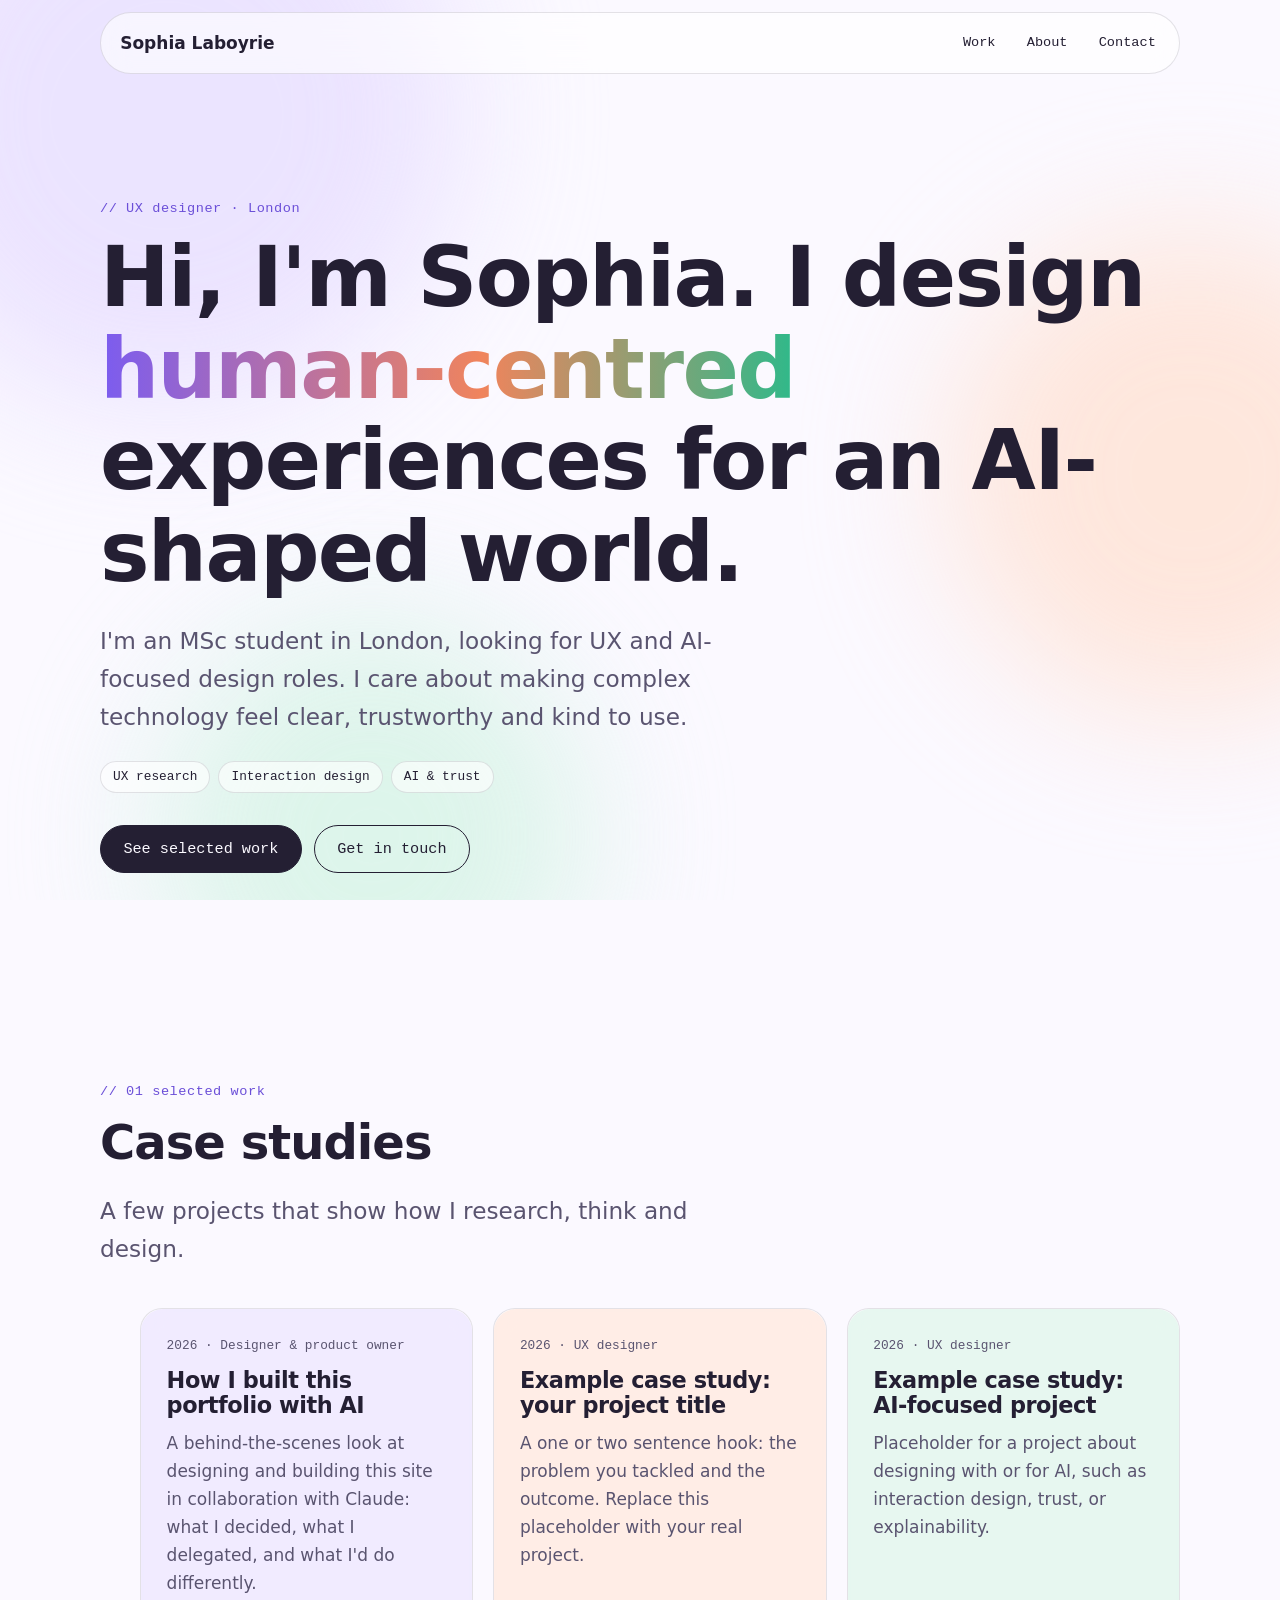
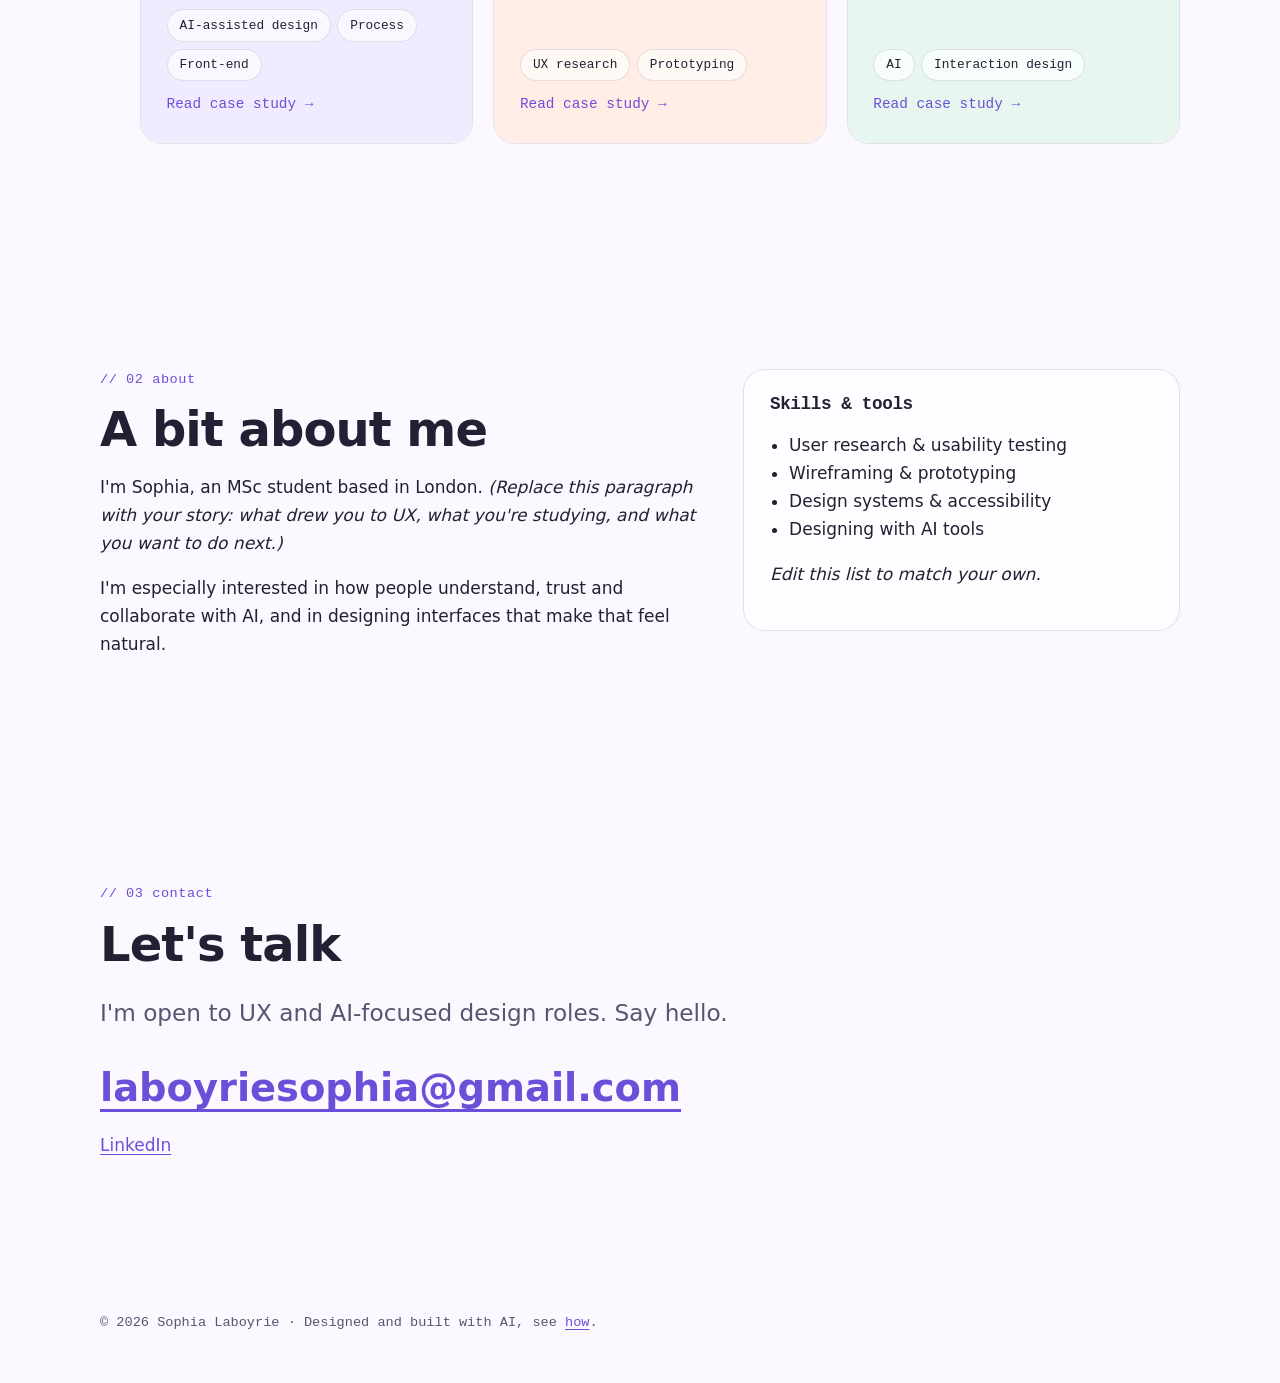
==== index.html @ acd82cd1 "Initial portfolio site: Soft Gradient Studio" ====
<!doctype html>
<html lang="en-GB">
<head>
  <meta charset="utf-8">
  <meta name="viewport" content="width=device-width, initial-scale=1">
  <title>Sophia Laboyrie · UX &amp; AI-focused designer</title>
  <meta name="description" content="Portfolio of Sophia Laboyrie, an MSc student in London designing thoughtful, human-centred experiences, with a focus on AI.">
  <meta name="color-scheme" content="light dark">
  <link rel="stylesheet" href="css/styles.css">
</head>
<body>
  <a class="skip-link" href="#main">Skip to content</a>
  <div class="blobs" aria-hidden="true"><span class="blob blob--a"></span><span class="blob blob--b"></span><span class="blob blob--c"></span></div>

  <header class="site-header">
    <div class="wrap">
      <a class="brand" href="#top">Sophia Laboyrie</a>
      <nav class="nav" aria-label="Main">
        <a href="#work">Work</a>
        <a href="#about">About</a>
        <a href="#contact">Contact</a>
      </nav>
    </div>
  </header>

  <main id="main">
    <section class="hero" id="top" aria-labelledby="hero-title">
      <div class="wrap">
        <p class="eyebrow">// UX designer · London</p>
        <h1 id="hero-title">Hi, I'm Sophia. I design <span class="grad-text">human-centred</span> experiences for an AI-shaped world.</h1>
        <p class="lede">I'm an MSc student in London, looking for UX and AI-focused design roles. I care about making complex technology feel clear, trustworthy and kind to use.</p>
        <ul class="chips" aria-label="Focus areas">
          <li class="chip">UX research</li>
          <li class="chip">Interaction design</li>
          <li class="chip">AI &amp; trust</li>
        </ul>
        <div class="btn-row">
          <a class="btn btn--solid" href="#work">See selected work</a>
          <a class="btn" href="#contact">Get in touch</a>
        </div>
      </div>
    </section>

    <section id="work" aria-labelledby="work-title">
      <div class="wrap">
        <p class="eyebrow">// 01 selected work</p>
        <h2 id="work-title">Case studies</h2>
        <p class="lede">A few projects that show how I research, think and design.</p>
        <ul class="cards" id="case-list">
          <li class="card card--lilac"><h3>Loading case studies…</h3><p>If this message stays, JavaScript may be switched off in your browser.</p></li>
        </ul>
      </div>
    </section>

    <section id="about" aria-labelledby="about-title">
      <div class="wrap about-grid">
        <div class="reveal">
          <p class="eyebrow">// 02 about</p>
          <h2 id="about-title">A bit about me</h2>
          <p>I'm Sophia, an MSc student based in London. <em>(Replace this paragraph with your story: what drew you to UX, what you're studying, and what you want to do next.)</em></p>
          <p>I'm especially interested in how people understand, trust and collaborate with AI, and in designing interfaces that make that feel natural.</p>
        </div>
        <div class="panel reveal">
          <h3>Skills &amp; tools</h3>
          <ul>
            <li>User research &amp; usability testing</li>
            <li>Wireframing &amp; prototyping</li>
            <li>Design systems &amp; accessibility</li>
            <li>Designing with AI tools</li>
          </ul>
          <p><em>Edit this list to match your own.</em></p>
        </div>
      </div>
    </section>

    <section id="contact" aria-labelledby="contact-title">
      <div class="wrap reveal">
        <p class="eyebrow">// 03 contact</p>
        <h2 id="contact-title">Let's talk</h2>
        <p class="lede">I'm open to UX and AI-focused design roles. Say hello.</p>
        <ul class="contact-links">
          <li><a class="big-link" href="mailto:laboyriesophia@gmail.com">laboyriesophia@gmail.com</a></li>
          <li><a href="https://www.linkedin.com/">LinkedIn</a></li>
        </ul>
      </div>
    </section>
  </main>

  <footer>
    <div class="wrap">© <span id="year">2026</span> Sophia Laboyrie · Designed and built with AI, see <a href="case-study.html?slug=building-this-portfolio">how</a>.</div>
  </footer>

  <script src="js/case-studies.js"></script>
  <script src="js/main.js"></script>
</body>
</html>
---- css/styles.css ----
/* Soft Gradient Studio — Sophia Laboyrie portfolio */
:root {
  --bg: #fbf9ff;
  --ink: #241f33;
  --ink-soft: #5a5470;
  --line: rgba(36, 31, 51, 0.12);
  --glass: rgba(255, 255, 255, 0.62);
  --accent: #6b4fd8;          /* 6.4:1 on --bg */
  --lilac: #e6dcff;
  --peach: #ffe0d1;
  --mint: #d3f3e4;
  --sky: #d5e8ff;
  --radius: 22px;
  --font-head: ui-rounded, "SF Pro Rounded", "Avenir Next", "Segoe UI", system-ui, sans-serif;
  --font-body: system-ui, -apple-system, "Segoe UI", Roboto, sans-serif;
  --font-mono: ui-monospace, "SF Mono", "Cascadia Code", Menlo, Consolas, monospace;
  --max: 1080px;
}

@media (prefers-color-scheme: dark) {
  :root {
    --bg: #14111f;
    --ink: #f3effc;
    --ink-soft: #b9b2d1;
    --line: rgba(243, 239, 252, 0.16);
    --glass: rgba(40, 34, 62, 0.6);
    --accent: #b9a4ff;
    --lilac: #3a2f63;
    --peach: #5a3a33;
    --mint: #1f4d40;
    --sky: #243f66;
  }
}

*, *::before, *::after { box-sizing: border-box; }
html { scroll-behavior: smooth; -webkit-text-size-adjust: 100%; }
body {
  margin: 0;
  background: var(--bg);
  color: var(--ink);
  font-family: var(--font-body);
  font-size: 1.0625rem;
  line-height: 1.65;
  overflow-x: hidden;
}
img { max-width: 100%; height: auto; display: block; }
a { color: var(--accent); text-underline-offset: 0.2em; }
a:hover { text-decoration-thickness: 2px; }
:focus-visible { outline: 3px solid var(--accent); outline-offset: 3px; border-radius: 6px; }

.skip-link {
  position: absolute; left: 1rem; top: -4rem; z-index: 100;
  background: var(--ink); color: var(--bg); padding: 0.6rem 1rem; border-radius: 10px;
}
.skip-link:focus { top: 1rem; }

/* Gradient blobs */
.blobs { position: fixed; inset: 0; z-index: -1; overflow: hidden; pointer-events: none; }
.blob { position: absolute; border-radius: 50%; filter: blur(70px); opacity: 0.75; animation: drift 22s ease-in-out infinite alternate; }
.blob--a { width: 46vmax; height: 46vmax; background: var(--lilac); top: -14vmax; left: -10vmax; }
.blob--b { width: 38vmax; height: 38vmax; background: var(--peach); top: 18vmax; right: -12vmax; animation-delay: -6s; }
.blob--c { width: 34vmax; height: 34vmax; background: var(--mint); bottom: -12vmax; left: 12vmax; animation-delay: -12s; }
@keyframes drift { to { transform: translate(4vmax, 3vmax) scale(1.08); } }

.wrap { width: min(var(--max), 100% - 2.5rem); margin-inline: auto; }

/* Header */
.site-header { position: sticky; top: 0; z-index: 50; padding: 0.75rem 0; }
.site-header .wrap {
  display: flex; align-items: center; justify-content: space-between; gap: 1rem;
  background: var(--glass); backdrop-filter: blur(14px); -webkit-backdrop-filter: blur(14px);
  border: 1px solid var(--line); border-radius: 999px; padding: 0.5rem 0.6rem 0.5rem 1.2rem;
}
.brand { font-family: var(--font-head); font-weight: 700; color: var(--ink); text-decoration: none; }
.nav { display: flex; gap: 0.25rem; flex-wrap: wrap; }
.nav a {
  font-family: var(--font-mono); font-size: 0.85rem; color: var(--ink); text-decoration: none;
  padding: 0.5rem 0.85rem; border-radius: 999px; min-height: 44px; display: inline-flex; align-items: center;
}
.nav a:hover { background: var(--lilac); }

/* Sections */
section { padding: clamp(3.5rem, 9vw, 6.5rem) 0; }
.eyebrow { font-family: var(--font-mono); font-size: 0.85rem; color: var(--accent); letter-spacing: 0.04em; margin: 0 0 0.75rem; }
h1, h2, h3 { font-family: var(--font-head); line-height: 1.1; margin: 0 0 1rem; letter-spacing: -0.02em; }
h1 { font-size: clamp(2.6rem, 8vw, 5.2rem); }
h2 { font-size: clamp(1.9rem, 5vw, 3rem); }
h3 { font-size: 1.4rem; }
.lede { font-size: clamp(1.15rem, 2.6vw, 1.45rem); color: var(--ink-soft); max-width: 40rem; }
.grad-text {
  background: linear-gradient(90deg, #7b5cf0, #f0845c 55%, #2fb98a);
  -webkit-background-clip: text; background-clip: text; color: transparent;
}
@media (prefers-color-scheme: dark) { .grad-text { background-image: linear-gradient(90deg, #b9a4ff, #ffab8a 55%, #7fe0b8); } }

/* Hero */
.hero { padding-top: clamp(3rem, 10vw, 7rem); }
.chips { display: flex; flex-wrap: wrap; gap: 0.5rem; margin: 1.5rem 0 2rem; padding: 0; list-style: none; }
.chip, .tag {
  font-family: var(--font-mono); font-size: 0.8rem; padding: 0.3rem 0.75rem; border-radius: 999px;
  background: var(--glass); border: 1px solid var(--line);
}
.btn-row { display: flex; flex-wrap: wrap; gap: 0.75rem; }
.btn {
  display: inline-flex; align-items: center; min-height: 48px; padding: 0 1.4rem; border-radius: 999px;
  font-family: var(--font-mono); font-size: 0.95rem; text-decoration: none; border: 1.5px solid var(--ink);
  color: var(--ink); transition: transform 0.2s, background 0.2s;
}
.btn--solid { background: var(--ink); color: var(--bg); }
.btn:hover { transform: translateY(-2px); }

/* Cards */
.cards { display: grid; gap: 1.25rem; grid-template-columns: repeat(auto-fill, minmax(min(100%, 300px), 1fr)); margin-top: 2.5rem; }
.card {
  position: relative; display: flex; flex-direction: column; gap: 0.75rem; padding: 1.6rem;
  border-radius: var(--radius); border: 1px solid var(--line); background: var(--glass);
  backdrop-filter: blur(14px); -webkit-backdrop-filter: blur(14px);
  transition: transform 0.25s ease, box-shadow 0.25s ease;
}
.card::before { content: ""; position: absolute; inset: 0; border-radius: inherit; opacity: 0.55; z-index: -1; background: var(--tint, var(--lilac)); }
.card--lilac { --tint: var(--lilac); } .card--peach { --tint: var(--peach); }
.card--mint { --tint: var(--mint); }   .card--sky { --tint: var(--sky); }
.card:hover, .card:focus-within { transform: translateY(-6px); box-shadow: 0 18px 40px -18px rgba(60, 40, 120, 0.35); }
.card h3 { margin: 0; }
.card h3 a { color: inherit; text-decoration: none; }
.card h3 a::after { content: ""; position: absolute; inset: 0; border-radius: inherit; } /* whole card clickable */
.card p { margin: 0; color: var(--ink-soft); }
.card .tags { display: flex; flex-wrap: wrap; gap: 0.4rem; margin-top: auto; padding: 0; list-style: none; }
.card .meta { font-family: var(--font-mono); font-size: 0.8rem; color: var(--ink-soft); }
.card .more { font-family: var(--font-mono); font-size: 0.9rem; color: var(--accent); }

/* About / contact */
.about-grid { display: grid; gap: 2rem; }
@media (min-width: 800px) { .about-grid { grid-template-columns: 1.4fr 1fr; align-items: start; } }
.panel { padding: 1.6rem; border-radius: var(--radius); border: 1px solid var(--line); background: var(--glass); backdrop-filter: blur(14px); -webkit-backdrop-filter: blur(14px); }
.panel h3 { font-size: 1.1rem; font-family: var(--font-mono); font-weight: 600; }
.panel ul { margin: 0; padding-left: 1.2rem; }
.contact-links { display: grid; gap: 0.75rem; margin-top: 1.5rem; padding: 0; list-style: none; }
.big-link { font-family: var(--font-head); font-size: clamp(1.4rem, 4.5vw, 2.4rem); font-weight: 700; word-break: break-word; }

footer { padding: 2rem 0 3rem; font-family: var(--font-mono); font-size: 0.85rem; color: var(--ink-soft); }

/* Case study page */
.cs-hero { padding-top: clamp(2.5rem, 7vw, 5rem); padding-bottom: 1rem; }
.back { font-family: var(--font-mono); font-size: 0.9rem; display: inline-block; margin-bottom: 1.5rem; }
.facts { display: grid; gap: 1rem; grid-template-columns: repeat(auto-fit, minmax(140px, 1fr)); margin: 2rem 0; }
.facts div { padding: 1rem 1.2rem; border-radius: 16px; background: var(--glass); border: 1px solid var(--line); }
.facts dt { font-family: var(--font-mono); font-size: 0.75rem; color: var(--ink-soft); text-transform: uppercase; letter-spacing: 0.06em; }
.facts dd { margin: 0.2rem 0 0; font-weight: 600; }
.cs-body { max-width: 42rem; padding-top: 1rem; }
.cs-body section { padding: 1.5rem 0; }
.cs-hero-img { border-radius: var(--radius); margin: 1rem 0 2rem; border: 1px solid var(--line); }
.next { border-top: 1px solid var(--line); padding: 2.5rem 0; }

/* Scroll reveal (only when JS is on and motion is OK) */
.js .reveal { opacity: 0; transform: translateY(24px); transition: opacity 0.7s ease, transform 0.7s ease; }
.js .reveal.in { opacity: 1; transform: none; }

@media (prefers-reduced-motion: reduce) {
  html { scroll-behavior: auto; }
  .blob { animation: none; }
  .js .reveal { opacity: 1; transform: none; transition: none; }
  .card, .btn { transition: none; }
  .card:hover, .card:focus-within, .btn:hover { transform: none; }
}

@media (max-width: 560px) {
  .site-header .wrap { border-radius: 24px; padding: 0.5rem 0.75rem; flex-direction: column; align-items: flex-start; }
}
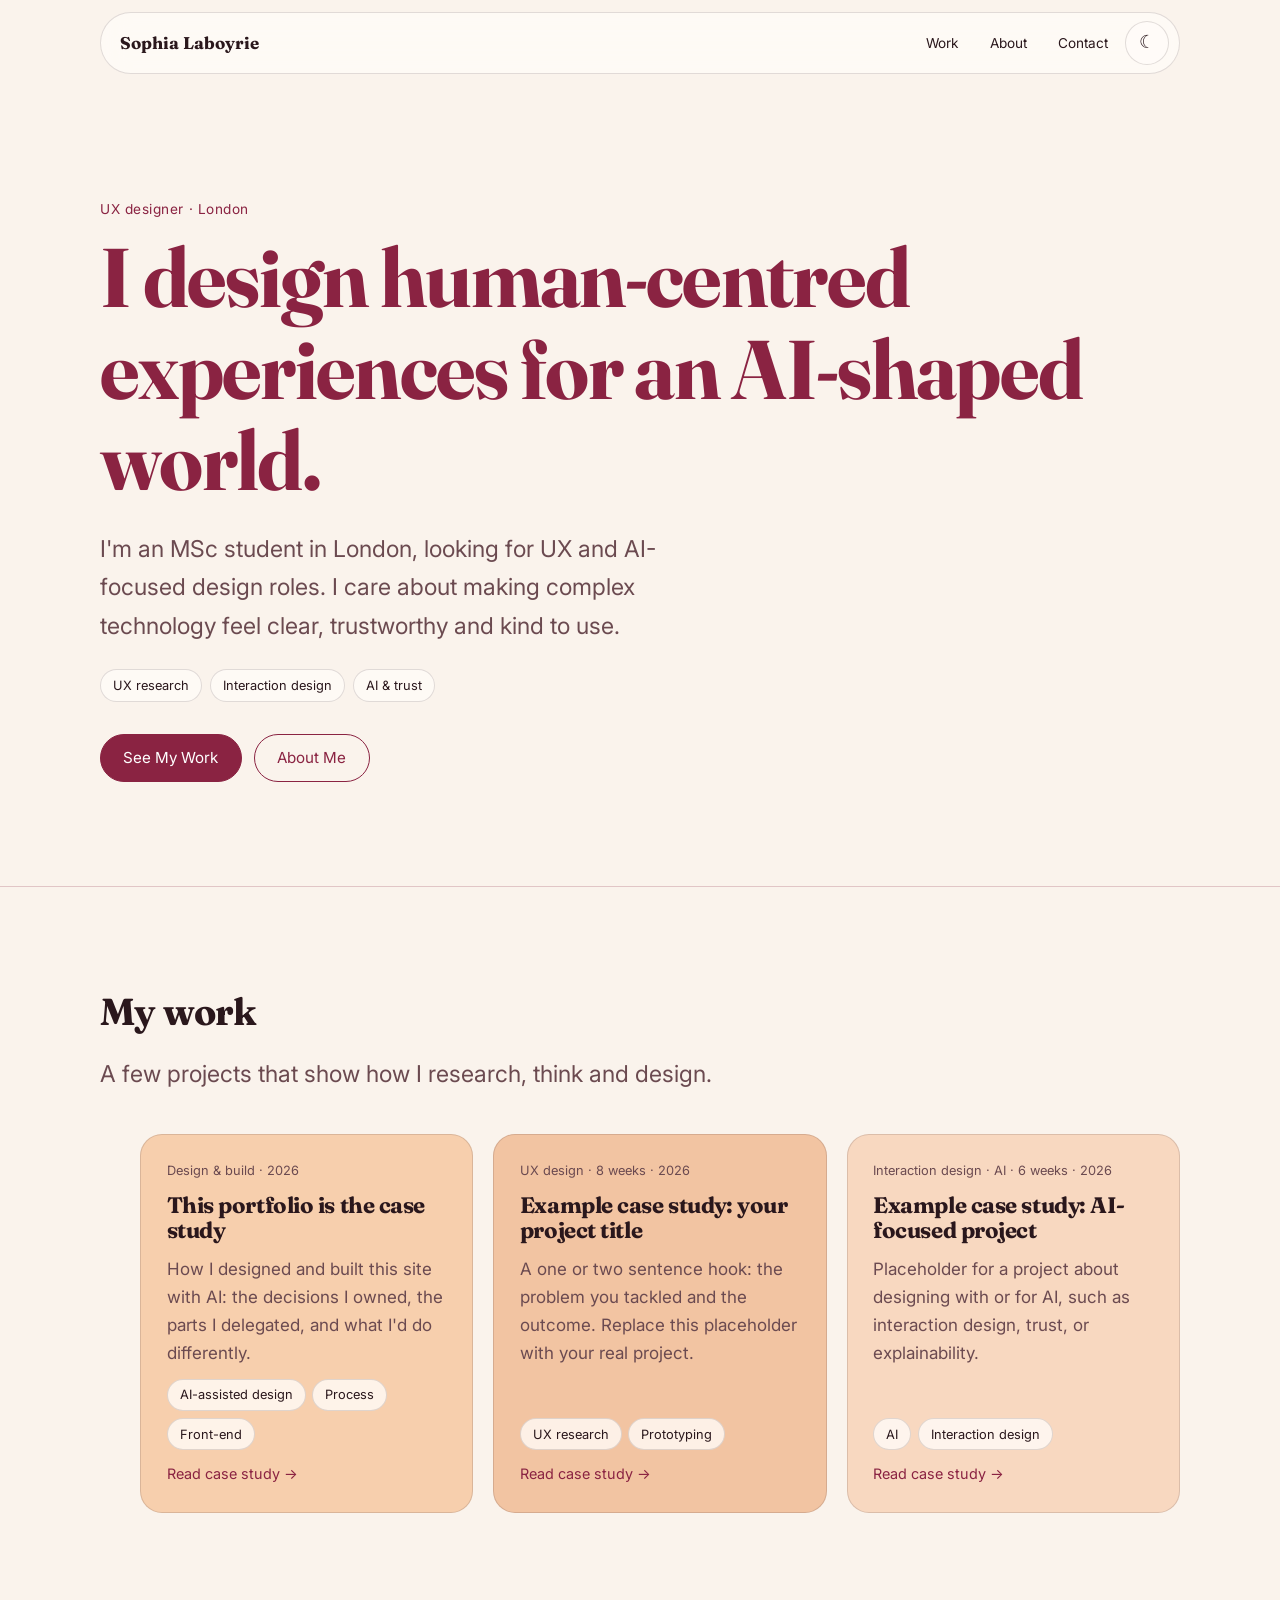
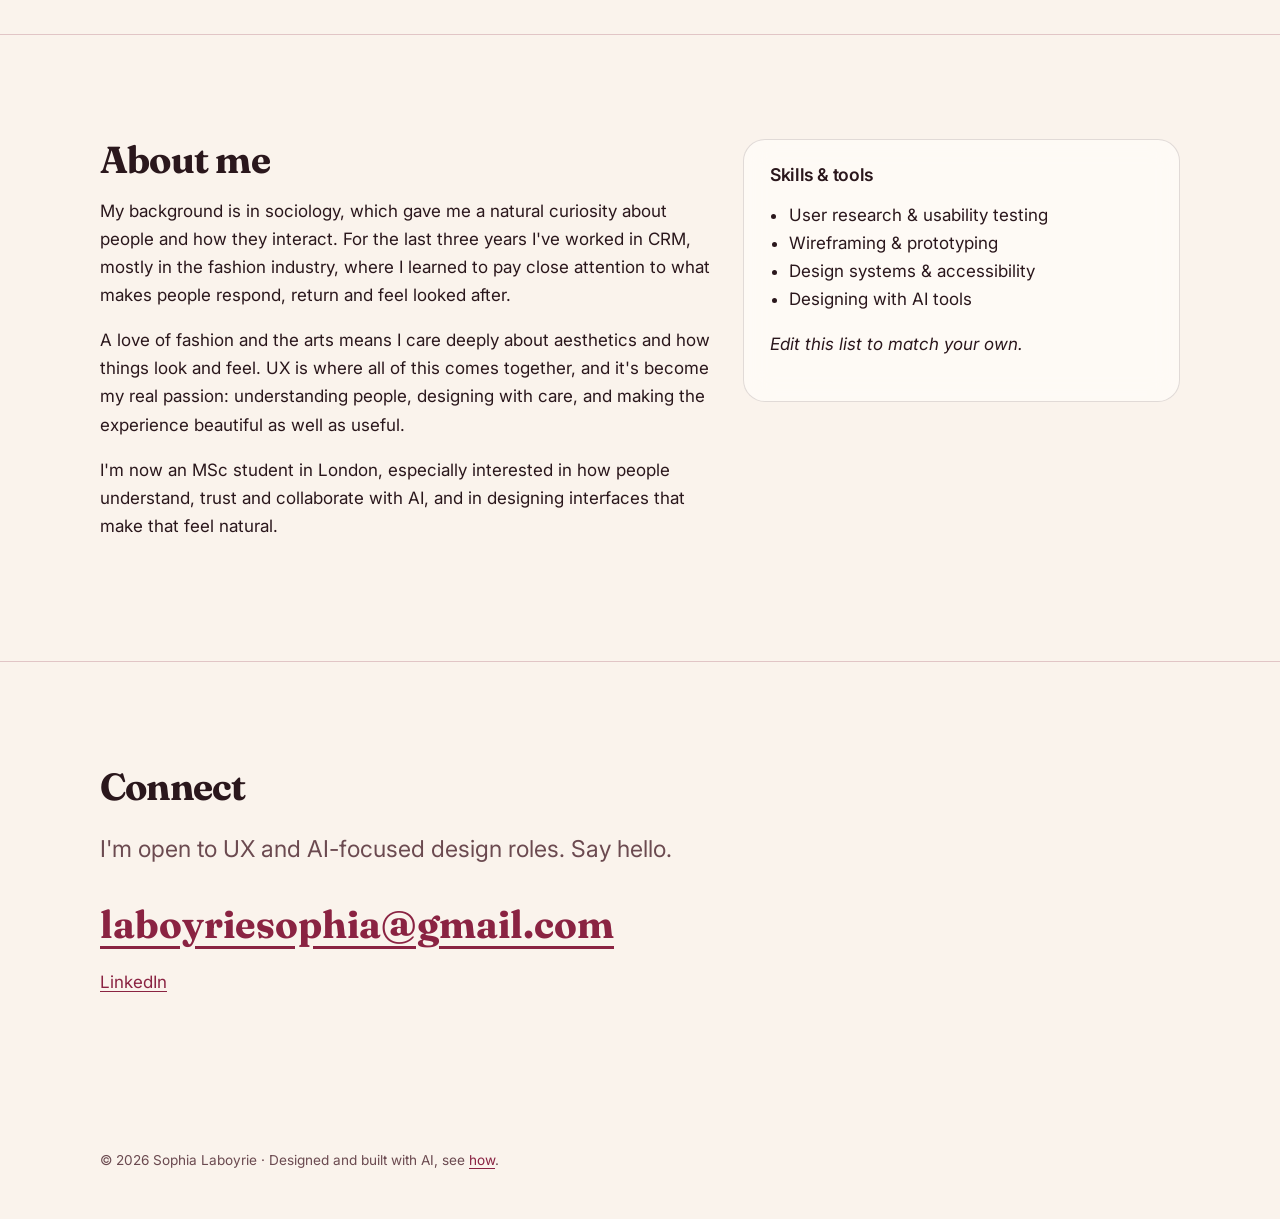
==== commit ca8b73db: "Rework design: maroon/peach palette, warm fonts, dark mode, richer interactions - Switch palette to " ====
--- a/index.html
+++ b/index.html
@@ -6,6 +6,10 @@
   <title>Sophia Laboyrie · UX &amp; AI-focused designer</title>
   <meta name="description" content="Portfolio of Sophia Laboyrie, an MSc student in London designing thoughtful, human-centred experiences, with a focus on AI.">
   <meta name="color-scheme" content="light dark">
+  <script>(function(){try{var t=localStorage.getItem('theme');if(t)document.documentElement.setAttribute('data-theme',t);}catch(e){}})();</script>
+  <link rel="preconnect" href="https://fonts.googleapis.com">
+  <link rel="preconnect" href="https://fonts.gstatic.com" crossorigin>
+  <link rel="stylesheet" href="https://fonts.googleapis.com/css2?family=Fraunces:ital,opsz,wght@0,9..144,500;0,9..144,600;0,9..144,700;1,9..144,500&family=Inter:wght@400;500;600&display=swap">
   <link rel="stylesheet" href="css/styles.css">
 </head>
 <body>
@@ -19,6 +23,7 @@
         <a href="#work">Work</a>
         <a href="#about">About</a>
         <a href="#contact">Contact</a>
+        <button id="theme-toggle" class="theme-toggle" type="button" aria-label="Switch to dark mode" aria-pressed="false">☾</button>
       </nav>
     </div>
   </header>
@@ -26,26 +31,25 @@
   <main id="main">
     <section class="hero" id="top" aria-labelledby="hero-title">
       <div class="wrap">
-        <p class="eyebrow">// UX designer · London</p>
-        <h1 id="hero-title">Hi, I'm Sophia. I design <span class="grad-text">human-centred</span> experiences for an AI-shaped world.</h1>
-        <p class="lede">I'm an MSc student in London, looking for UX and AI-focused design roles. I care about making complex technology feel clear, trustworthy and kind to use.</p>
-        <ul class="chips" aria-label="Focus areas">
+        <p class="eyebrow reveal" style="transition-delay:0s">UX designer · London</p>
+        <h1 id="hero-title" class="hero-title reveal" style="transition-delay:0.08s">I design human-centred experiences for an AI-shaped world.</h1>
+        <p class="lede reveal" style="transition-delay:0.16s">I'm an MSc student in London, looking for UX and AI-focused design roles. I care about making complex technology feel clear, trustworthy and kind to use.</p>
+        <ul class="chips reveal" aria-label="Focus areas" style="transition-delay:0.24s">
           <li class="chip">UX research</li>
           <li class="chip">Interaction design</li>
           <li class="chip">AI &amp; trust</li>
         </ul>
-        <div class="btn-row">
-          <a class="btn btn--solid" href="#work">See selected work</a>
-          <a class="btn" href="#contact">Get in touch</a>
+        <div class="btn-row reveal" style="transition-delay:0.32s">
+          <a class="btn btn--solid" href="#work">See My Work</a>
+          <a class="btn" href="#about">About Me</a>
         </div>
       </div>
     </section>
 
     <section id="work" aria-labelledby="work-title">
       <div class="wrap">
-        <p class="eyebrow">// 01 selected work</p>
-        <h2 id="work-title">Case studies</h2>
-        <p class="lede">A few projects that show how I research, think and design.</p>
+        <h2 id="work-title" class="reveal">My work</h2>
+        <p class="lede reveal">A few projects that show how I research, think and design.</p>
         <ul class="cards" id="case-list">
           <li class="card card--lilac"><h3>Loading case studies…</h3><p>If this message stays, JavaScript may be switched off in your browser.</p></li>
         </ul>
@@ -55,10 +59,10 @@
     <section id="about" aria-labelledby="about-title">
       <div class="wrap about-grid">
         <div class="reveal">
-          <p class="eyebrow">// 02 about</p>
-          <h2 id="about-title">A bit about me</h2>
-          <p>I'm Sophia, an MSc student based in London. <em>(Replace this paragraph with your story: what drew you to UX, what you're studying, and what you want to do next.)</em></p>
-          <p>I'm especially interested in how people understand, trust and collaborate with AI, and in designing interfaces that make that feel natural.</p>
+          <h2 id="about-title">About me</h2>
+          <p>My background is in sociology, which gave me a natural curiosity about people and how they interact. For the last three years I've worked in CRM, mostly in the fashion industry, where I learned to pay close attention to what makes people respond, return and feel looked after.</p>
+          <p>A love of fashion and the arts means I care deeply about aesthetics and how things look and feel. UX is where all of this comes together, and it's become my real passion: understanding people, designing with care, and making the experience beautiful as well as useful.</p>
+          <p>I'm now an MSc student in London, especially interested in how people understand, trust and collaborate with AI, and in designing interfaces that make that feel natural.</p>
         </div>
         <div class="panel reveal">
           <h3>Skills &amp; tools</h3>
@@ -75,12 +79,11 @@
 
     <section id="contact" aria-labelledby="contact-title">
       <div class="wrap reveal">
-        <p class="eyebrow">// 03 contact</p>
-        <h2 id="contact-title">Let's talk</h2>
+        <h2 id="contact-title">Connect</h2>
         <p class="lede">I'm open to UX and AI-focused design roles. Say hello.</p>
         <ul class="contact-links">
           <li><a class="big-link" href="mailto:laboyriesophia@gmail.com">laboyriesophia@gmail.com</a></li>
-          <li><a href="https://www.linkedin.com/">LinkedIn</a></li>
+          <li><a href="https://www.linkedin.com/in/sophia-laboyrie-0b6005216/">LinkedIn</a></li>
         </ul>
       </div>
     </section>
@@ -90,7 +93,8 @@
     <div class="wrap">© <span id="year">2026</span> Sophia Laboyrie · Designed and built with AI, see <a href="case-study.html?slug=building-this-portfolio">how</a>.</div>
   </footer>
 
-  <script src="js/case-studies.js"></script>
-  <script src="js/main.js"></script>
+  <script src="js/theme.js?v=2"></script>
+  <script src="js/case-studies.js?v=3"></script>
+  <script src="js/main.js?v=3"></script>
 </body>
 </html>
--- a/css/styles.css
+++ b/css/styles.css
@@ -1,35 +1,52 @@
 /* Soft Gradient Studio — Sophia Laboyrie portfolio */
 :root {
-  --bg: #fbf9ff;
-  --ink: #241f33;
-  --ink-soft: #5a5470;
-  --line: rgba(36, 31, 51, 0.12);
-  --glass: rgba(255, 255, 255, 0.62);
-  --accent: #6b4fd8;          /* 6.4:1 on --bg */
-  --lilac: #e6dcff;
-  --peach: #ffe0d1;
-  --mint: #d3f3e4;
-  --sky: #d5e8ff;
+  --bg: #faf3ec;              /* soft cream */
+  --ink: #2a171c;             /* deep maroon-black */
+  --ink-soft: #6b4a50;
+  --line: rgba(42, 23, 28, 0.14);
+  --glass: rgba(255, 252, 248, 0.80);
+  --accent: #8a2342;          /* crimson / maroon */
+  --rule: rgba(138, 35, 66, 0.22);  /* faint crimson section divider */
+  /* case study cards — all peach tones */
+  --lilac: #f2c4a2;
+  --peach: #f7cfad;
+  --mint: #f8d8c0;
+  --sky: #f0bd98;
   --radius: 22px;
-  --font-head: ui-rounded, "SF Pro Rounded", "Avenir Next", "Segoe UI", system-ui, sans-serif;
-  --font-body: system-ui, -apple-system, "Segoe UI", Roboto, sans-serif;
-  --font-mono: ui-monospace, "SF Mono", "Cascadia Code", Menlo, Consolas, monospace;
+  --font-head: "Fraunces", Georgia, "Times New Roman", serif;
+  --font-body: "Inter", system-ui, -apple-system, "Segoe UI", Roboto, sans-serif;
+  --font-mono: "Inter", system-ui, -apple-system, "Segoe UI", Roboto, sans-serif;
   --max: 1080px;
 }
 
+/* Dark theme values, used by both the system setting and the manual toggle */
 @media (prefers-color-scheme: dark) {
-  :root {
-    --bg: #14111f;
-    --ink: #f3effc;
-    --ink-soft: #b9b2d1;
-    --line: rgba(243, 239, 252, 0.16);
-    --glass: rgba(40, 34, 62, 0.6);
-    --accent: #b9a4ff;
-    --lilac: #3a2f63;
-    --peach: #5a3a33;
-    --mint: #1f4d40;
-    --sky: #243f66;
+  :root:not([data-theme="light"]) {
+    --bg: #241216;
+    --ink: #f6ece3;
+    --ink-soft: #d3b8ae;
+    --line: rgba(246, 236, 227, 0.16);
+    --glass: rgba(60, 30, 36, 0.55);
+    --accent: #ef93a7;
+    --rule: rgba(239, 147, 167, 0.26);
+    --lilac: #6b3a33;
+    --peach: #764038;
+    --mint: #5e2f30;
+    --sky: #7a4038;
   }
+}
+:root[data-theme="dark"] {
+  --bg: #241216;
+  --ink: #f6ece3;
+  --ink-soft: #d3b8ae;
+  --line: rgba(246, 236, 227, 0.16);
+  --glass: rgba(60, 30, 36, 0.55);
+  --accent: #ef93a7;
+  --rule: rgba(239, 147, 167, 0.26);
+  --lilac: #6b3a33;
+  --peach: #764038;
+  --mint: #5e2f30;
+  --sky: #7a4038;
 }
 
 *, *::before, *::after { box-sizing: border-box; }
@@ -54,13 +71,8 @@
 }
 .skip-link:focus { top: 1rem; }
 
-/* Gradient blobs */
-.blobs { position: fixed; inset: 0; z-index: -1; overflow: hidden; pointer-events: none; }
-.blob { position: absolute; border-radius: 50%; filter: blur(70px); opacity: 0.75; animation: drift 22s ease-in-out infinite alternate; }
-.blob--a { width: 46vmax; height: 46vmax; background: var(--lilac); top: -14vmax; left: -10vmax; }
-.blob--b { width: 38vmax; height: 38vmax; background: var(--peach); top: 18vmax; right: -12vmax; animation-delay: -6s; }
-.blob--c { width: 34vmax; height: 34vmax; background: var(--mint); bottom: -12vmax; left: 12vmax; animation-delay: -12s; }
-@keyframes drift { to { transform: translate(4vmax, 3vmax) scale(1.08); } }
+/* Background is a solid colour now — decorative blobs are hidden */
+.blobs { display: none; }
 
 .wrap { width: min(var(--max), 100% - 2.5rem); margin-inline: auto; }
 
@@ -76,51 +88,62 @@
 .nav a {
   font-family: var(--font-mono); font-size: 0.85rem; color: var(--ink); text-decoration: none;
   padding: 0.5rem 0.85rem; border-radius: 999px; min-height: 44px; display: inline-flex; align-items: center;
-}
-.nav a:hover { background: var(--lilac); }
+  transition: transform 0.2s ease, background 0.2s ease;
+}
+.nav a:hover { background: var(--peach); transform: translateY(-2px) scale(1.05); }
+.theme-toggle {
+  font-size: 1.1rem; line-height: 1; cursor: pointer;
+  width: 44px; height: 44px; border-radius: 999px;
+  background: var(--glass); border: 1px solid var(--line); color: var(--ink);
+  display: inline-flex; align-items: center; justify-content: center;
+  transition: transform 0.2s ease, box-shadow 0.2s ease, background 0.2s ease;
+}
+.theme-toggle:hover { transform: translateY(-2px) scale(1.08); box-shadow: 0 8px 18px -8px rgba(138, 35, 66, 0.4); }
+@media (prefers-reduced-motion: reduce) { .theme-toggle { transition: none; } .theme-toggle:hover { transform: none; box-shadow: none; } }
 
 /* Sections */
 section { padding: clamp(3.5rem, 9vw, 6.5rem) 0; }
+main > section + section { border-top: 1px solid var(--rule); }
 .eyebrow { font-family: var(--font-mono); font-size: 0.85rem; color: var(--accent); letter-spacing: 0.04em; margin: 0 0 0.75rem; }
 h1, h2, h3 { font-family: var(--font-head); line-height: 1.1; margin: 0 0 1rem; letter-spacing: -0.02em; }
 h1 { font-size: clamp(2.6rem, 8vw, 5.2rem); }
-h2 { font-size: clamp(1.9rem, 5vw, 3rem); }
+h2 { font-size: clamp(1.6rem, 4vw, 2.35rem); }
 h3 { font-size: 1.4rem; }
 .lede { font-size: clamp(1.15rem, 2.6vw, 1.45rem); color: var(--ink-soft); max-width: 40rem; }
-.grad-text {
-  background: linear-gradient(90deg, #7b5cf0, #f0845c 55%, #2fb98a);
-  -webkit-background-clip: text; background-clip: text; color: transparent;
-}
-@media (prefers-color-scheme: dark) { .grad-text { background-image: linear-gradient(90deg, #b9a4ff, #ffab8a 55%, #7fe0b8); } }
+.grad-text { color: var(--accent); }
 
 /* Hero */
 .hero { padding-top: clamp(3rem, 10vw, 7rem); }
+.hero-title { color: var(--accent); }
 .chips { display: flex; flex-wrap: wrap; gap: 0.5rem; margin: 1.5rem 0 2rem; padding: 0; list-style: none; }
 .chip, .tag {
   font-family: var(--font-mono); font-size: 0.8rem; padding: 0.3rem 0.75rem; border-radius: 999px;
   background: var(--glass); border: 1px solid var(--line);
+  transition: transform 0.2s ease, box-shadow 0.2s ease, background 0.2s ease;
+}
+.chip:hover, .tag:hover {
+  transform: translateY(-3px) scale(1.06);
+  box-shadow: 0 8px 18px -8px rgba(138, 35, 66, 0.4);
 }
 .btn-row { display: flex; flex-wrap: wrap; gap: 0.75rem; }
 .btn {
   display: inline-flex; align-items: center; min-height: 48px; padding: 0 1.4rem; border-radius: 999px;
-  font-family: var(--font-mono); font-size: 0.95rem; text-decoration: none; border: 1.5px solid var(--ink);
-  color: var(--ink); transition: transform 0.2s, background 0.2s;
-}
-.btn--solid { background: var(--ink); color: var(--bg); }
-.btn:hover { transform: translateY(-2px); }
+  font-family: var(--font-mono); font-size: 0.95rem; text-decoration: none; border: 1.5px solid var(--accent);
+  color: var(--accent); transition: transform 0.2s, background 0.2s;
+}
+.btn--solid { background: var(--accent); color: #fff; border-color: var(--accent); }
+.btn:hover { transform: translateY(-3px) scale(1.04); box-shadow: 0 10px 22px -10px rgba(138, 35, 66, 0.5); }
 
 /* Cards */
 .cards { display: grid; gap: 1.25rem; grid-template-columns: repeat(auto-fill, minmax(min(100%, 300px), 1fr)); margin-top: 2.5rem; }
 .card {
   position: relative; display: flex; flex-direction: column; gap: 0.75rem; padding: 1.6rem;
-  border-radius: var(--radius); border: 1px solid var(--line); background: var(--glass);
-  backdrop-filter: blur(14px); -webkit-backdrop-filter: blur(14px);
+  border-radius: var(--radius); border: 1px solid var(--line); background: var(--tint, var(--peach));
   transition: transform 0.25s ease, box-shadow 0.25s ease;
 }
-.card::before { content: ""; position: absolute; inset: 0; border-radius: inherit; opacity: 0.55; z-index: -1; background: var(--tint, var(--lilac)); }
 .card--lilac { --tint: var(--lilac); } .card--peach { --tint: var(--peach); }
 .card--mint { --tint: var(--mint); }   .card--sky { --tint: var(--sky); }
-.card:hover, .card:focus-within { transform: translateY(-6px); box-shadow: 0 18px 40px -18px rgba(60, 40, 120, 0.35); }
+.card:hover, .card:focus-within { transform: translateY(-8px) scale(1.02); box-shadow: 0 22px 46px -18px rgba(138, 35, 66, 0.38); }
 .card h3 { margin: 0; }
 .card h3 a { color: inherit; text-decoration: none; }
 .card h3 a::after { content: ""; position: absolute; inset: 0; border-radius: inherit; } /* whole card clickable */
@@ -136,7 +159,9 @@
 .panel h3 { font-size: 1.1rem; font-family: var(--font-mono); font-weight: 600; }
 .panel ul { margin: 0; padding-left: 1.2rem; }
 .contact-links { display: grid; gap: 0.75rem; margin-top: 1.5rem; padding: 0; list-style: none; }
-.big-link { font-family: var(--font-head); font-size: clamp(1.4rem, 4.5vw, 2.4rem); font-weight: 700; word-break: break-word; }
+.big-link { font-family: var(--font-head); font-size: clamp(1.4rem, 4.5vw, 2.4rem); font-weight: 700; word-break: break-word;
+  display: inline-block; transition: transform 0.2s ease, color 0.2s ease; }
+.big-link:hover { transform: translateX(6px); color: var(--accent); }
 
 footer { padding: 2rem 0 3rem; font-family: var(--font-mono); font-size: 0.85rem; color: var(--ink-soft); }
 
@@ -144,11 +169,22 @@
 .cs-hero { padding-top: clamp(2.5rem, 7vw, 5rem); padding-bottom: 1rem; }
 .back { font-family: var(--font-mono); font-size: 0.9rem; display: inline-block; margin-bottom: 1.5rem; }
 .facts { display: grid; gap: 1rem; grid-template-columns: repeat(auto-fit, minmax(140px, 1fr)); margin: 2rem 0; }
-.facts div { padding: 1rem 1.2rem; border-radius: 16px; background: var(--glass); border: 1px solid var(--line); }
+.facts div { padding: 1rem 1.2rem; border-radius: 16px; background: var(--glass); border: 1px solid var(--line);
+  transition: transform 0.2s ease, box-shadow 0.2s ease; }
+.facts div:hover { transform: translateY(-4px) scale(1.03); box-shadow: 0 10px 22px -12px rgba(138, 35, 66, 0.4); }
 .facts dt { font-family: var(--font-mono); font-size: 0.75rem; color: var(--ink-soft); text-transform: uppercase; letter-spacing: 0.06em; }
 .facts dd { margin: 0.2rem 0 0; font-weight: 600; }
-.cs-body { max-width: 42rem; padding-top: 1rem; }
-.cs-body section { padding: 1.5rem 0; }
+.cs-body { max-width: 46rem; padding-top: 1rem; }
+.cs-tags { text-transform: uppercase; letter-spacing: 0.08em; font-weight: 600; }
+.cs-sec { padding: 2.25rem 0; border-top: 1px solid var(--line); }
+.cs-sec:first-child { border-top: 0; }
+.cs-sec-num {
+  font-family: var(--font-body); font-size: 0.8rem; font-weight: 600;
+  letter-spacing: 0.1em; text-transform: uppercase; color: var(--accent); margin: 0 0 0.6rem;
+}
+.cs-sec h2 { font-size: clamp(1.6rem, 4.2vw, 2.5rem); max-width: 20ch; margin-bottom: 1.1rem; }
+.cs-sec p { margin: 0 0 1rem; }
+.cs-sec p:last-child { margin-bottom: 0; }
 .cs-hero-img { border-radius: var(--radius); margin: 1rem 0 2rem; border: 1px solid var(--line); }
 .next { border-top: 1px solid var(--line); padding: 2.5rem 0; }
 
@@ -160,8 +196,9 @@
   html { scroll-behavior: auto; }
   .blob { animation: none; }
   .js .reveal { opacity: 1; transform: none; transition: none; }
-  .card, .btn { transition: none; }
-  .card:hover, .card:focus-within, .btn:hover { transform: none; }
+  .card, .btn, .chip, .tag, .nav a, .facts div, .big-link { transition: none; }
+  .card:hover, .card:focus-within, .btn:hover,
+  .chip:hover, .tag:hover, .nav a:hover, .facts div:hover, .big-link:hover { transform: none; box-shadow: none; }
 }
 
 @media (max-width: 560px) {
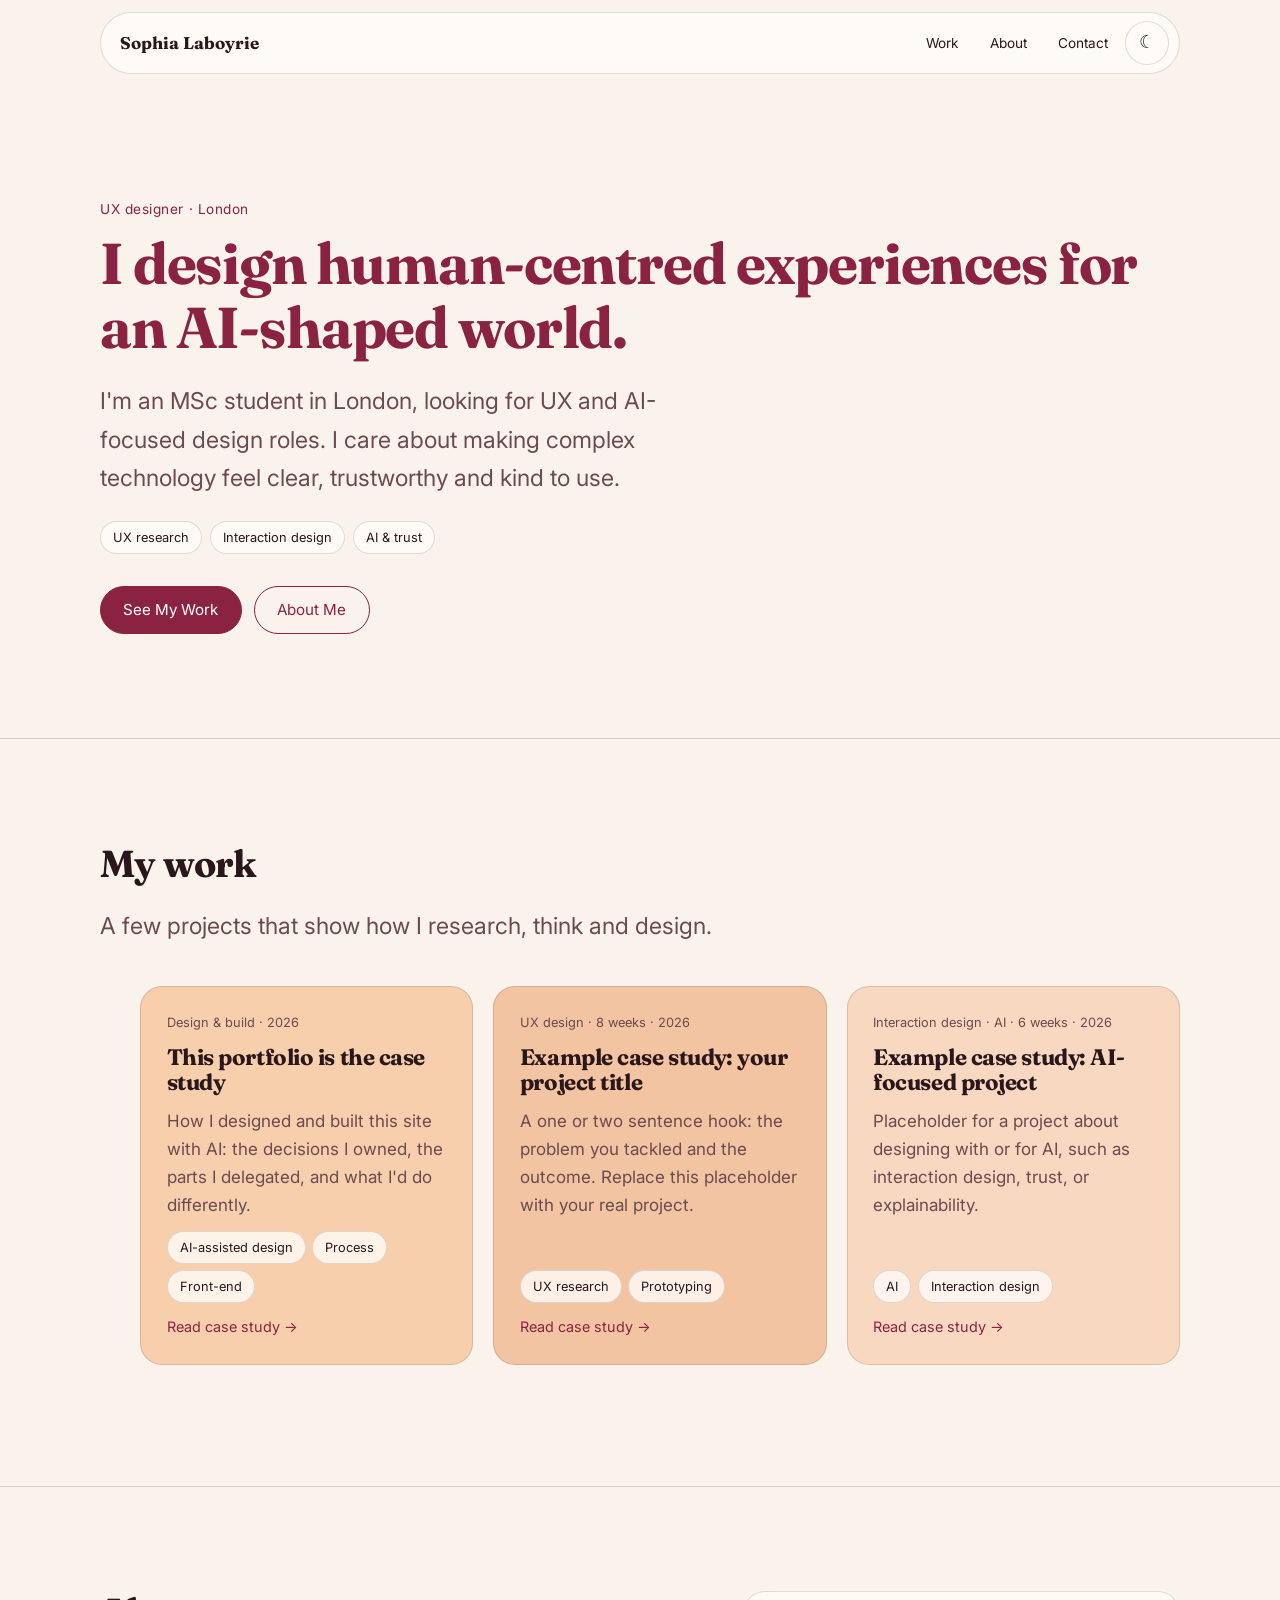
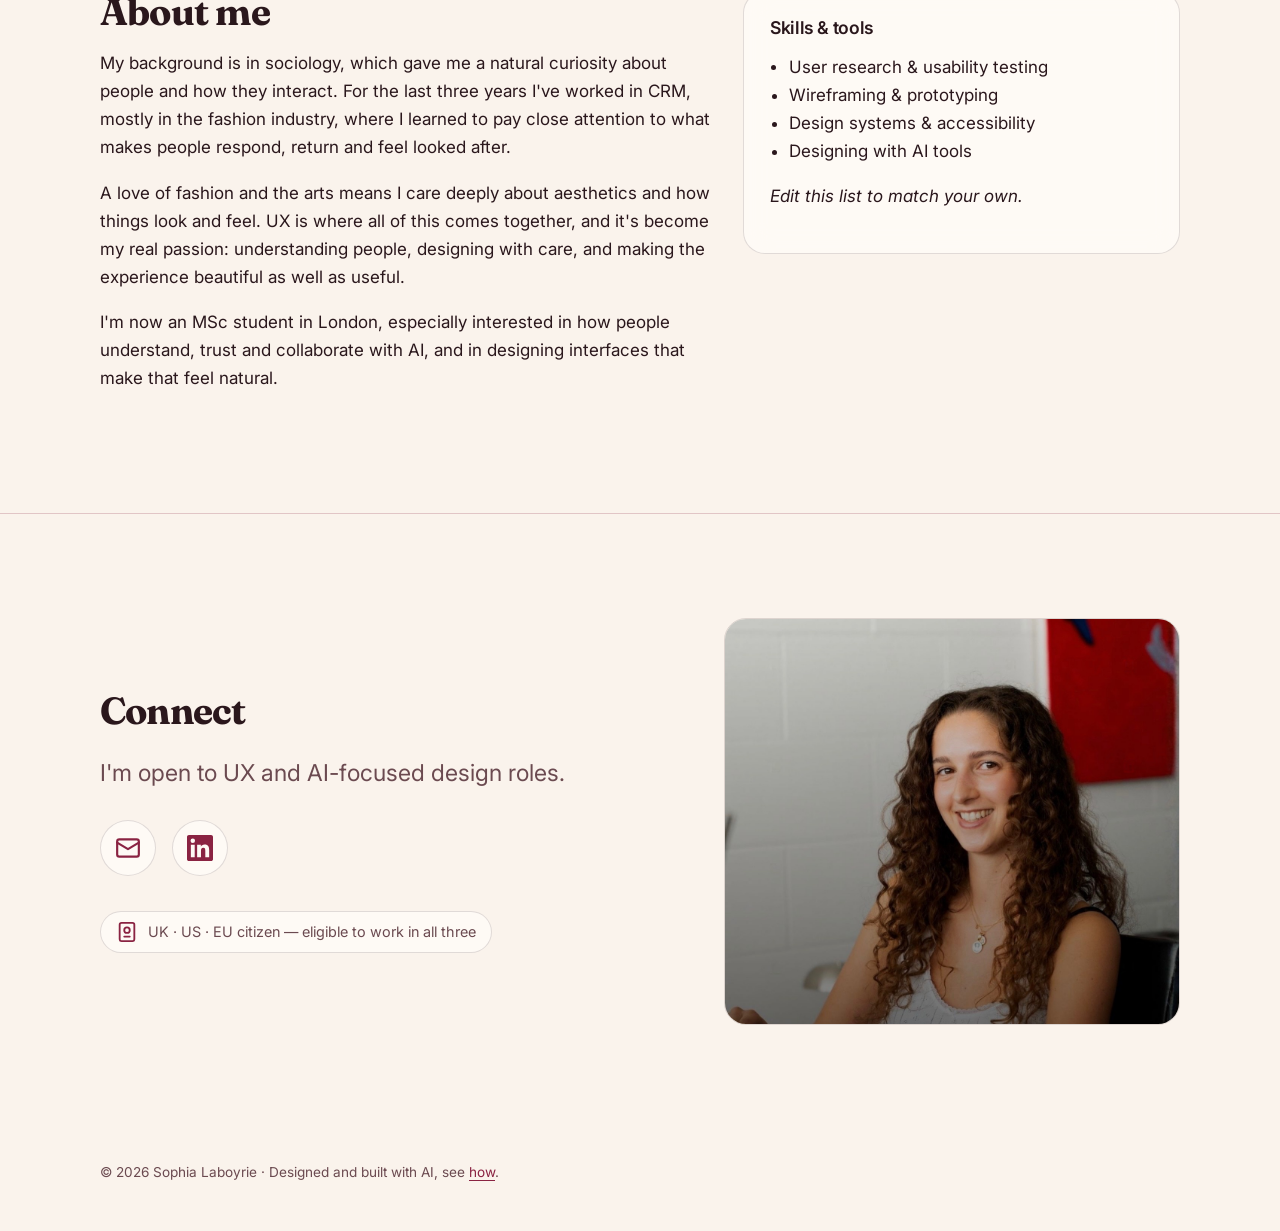
==== commit 6487fee3: "Add Connect photo, citizenship badge, icon links; smaller hero title - Replace Connect email/LinkedI" ====
--- a/index.html
+++ b/index.html
@@ -78,13 +78,24 @@
     </section>
 
     <section id="contact" aria-labelledby="contact-title">
-      <div class="wrap reveal">
+      <div class="wrap reveal connect-grid">
+        <div>
         <h2 id="contact-title">Connect</h2>
-        <p class="lede">I'm open to UX and AI-focused design roles. Say hello.</p>
-        <ul class="contact-links">
-          <li><a class="big-link" href="mailto:laboyriesophia@gmail.com">laboyriesophia@gmail.com</a></li>
-          <li><a href="https://www.linkedin.com/in/sophia-laboyrie-0b6005216/">LinkedIn</a></li>
+        <p class="lede">I'm open to UX and AI-focused design roles.</p>
+        <ul class="contact-icons">
+          <li><a class="icon-link" href="mailto:laboyriesophia@gmail.com" aria-label="Email Sophia">
+            <svg viewBox="0 0 24 24" fill="none" stroke="currentColor" stroke-width="2" stroke-linecap="round" stroke-linejoin="round" aria-hidden="true"><rect x="2" y="4" width="20" height="16" rx="2"/><path d="m2 7 10 6 10-6"/></svg>
+          </a></li>
+          <li><a class="icon-link" href="https://www.linkedin.com/in/sophia-laboyrie-0b6005216/" target="_blank" rel="noopener noreferrer" aria-label="Sophia on LinkedIn (opens in a new tab)">
+            <svg viewBox="0 0 24 24" fill="currentColor" aria-hidden="true"><path d="M20.45 20.45h-3.56v-5.57c0-1.33-.02-3.04-1.85-3.04-1.85 0-2.14 1.45-2.14 2.94v5.67H9.35V9h3.42v1.56h.05c.48-.9 1.64-1.85 3.37-1.85 3.6 0 4.27 2.37 4.27 5.46v6.28zM5.34 7.43a2.07 2.07 0 1 1 0-4.14 2.07 2.07 0 0 1 0 4.14zM7.12 20.45H3.56V9h3.56v11.45zM22.22 0H1.77C.79 0 0 .77 0 1.73v20.54C0 23.23.79 24 1.77 24h20.45c.98 0 1.78-.77 1.78-1.73V1.73C24 .77 23.2 0 22.22 0z"/></svg>
+          </a></li>
         </ul>
+        <p class="citizenship">
+          <svg viewBox="0 0 24 24" fill="none" stroke="currentColor" stroke-width="2" stroke-linecap="round" stroke-linejoin="round" aria-hidden="true"><rect x="4" y="2" width="16" height="20" rx="2"/><circle cx="12" cy="10" r="3"/><path d="M9 17h6"/></svg>
+          <span>UK · US · EU citizen — eligible to work in all three</span>
+        </p>
+        </div>
+        <img class="connect-photo" src="images/sophia.jpg" alt="Sophia Laboyrie smiling" onerror="this.style.display='none'">
       </div>
     </section>
   </main>
--- a/css/styles.css
+++ b/css/styles.css
@@ -106,7 +106,7 @@
 main > section + section { border-top: 1px solid var(--rule); }
 .eyebrow { font-family: var(--font-mono); font-size: 0.85rem; color: var(--accent); letter-spacing: 0.04em; margin: 0 0 0.75rem; }
 h1, h2, h3 { font-family: var(--font-head); line-height: 1.1; margin: 0 0 1rem; letter-spacing: -0.02em; }
-h1 { font-size: clamp(2.6rem, 8vw, 5.2rem); }
+h1 { font-size: clamp(2rem, 5.5vw, 3.6rem); }
 h2 { font-size: clamp(1.6rem, 4vw, 2.35rem); }
 h3 { font-size: 1.4rem; }
 .lede { font-size: clamp(1.15rem, 2.6vw, 1.45rem); color: var(--ink-soft); max-width: 40rem; }
@@ -159,6 +159,24 @@
 .panel h3 { font-size: 1.1rem; font-family: var(--font-mono); font-weight: 600; }
 .panel ul { margin: 0; padding-left: 1.2rem; }
 .contact-links { display: grid; gap: 0.75rem; margin-top: 1.5rem; padding: 0; list-style: none; }
+.connect-grid { display: grid; gap: 2rem; }
+@media (min-width: 760px) { .connect-grid { grid-template-columns: 1.3fr 1fr; align-items: center; } }
+.connect-photo { width: 100%; border-radius: var(--radius); border: 1px solid var(--line); object-fit: cover; }
+.contact-icons { display: flex; flex-wrap: wrap; gap: 1rem; margin-top: 1.75rem; padding: 0; list-style: none; }
+.icon-link {
+  width: 56px; height: 56px; border-radius: 999px;
+  display: inline-flex; align-items: center; justify-content: center;
+  background: var(--glass); border: 1px solid var(--line); color: var(--accent);
+  transition: transform 0.2s ease, box-shadow 0.2s ease, background 0.2s ease;
+}
+.icon-link svg { width: 26px; height: 26px; }
+.icon-link:hover { transform: translateY(-4px) scale(1.08); background: var(--peach); box-shadow: 0 10px 22px -10px rgba(138, 35, 66, 0.5); }
+.citizenship {
+  display: inline-flex; align-items: center; gap: 0.6rem; margin: 1.1rem 0 0;
+  font-family: var(--font-mono); font-size: 0.9rem; color: var(--ink-soft);
+  background: var(--glass); border: 1px solid var(--line); border-radius: 999px; padding: 0.5rem 0.95rem;
+}
+.citizenship svg { width: 22px; height: 22px; color: var(--accent); flex: none; }
 .big-link { font-family: var(--font-head); font-size: clamp(1.4rem, 4.5vw, 2.4rem); font-weight: 700; word-break: break-word;
   display: inline-block; transition: transform 0.2s ease, color 0.2s ease; }
 .big-link:hover { transform: translateX(6px); color: var(--accent); }
@@ -196,9 +214,9 @@
   html { scroll-behavior: auto; }
   .blob { animation: none; }
   .js .reveal { opacity: 1; transform: none; transition: none; }
-  .card, .btn, .chip, .tag, .nav a, .facts div, .big-link { transition: none; }
+  .card, .btn, .chip, .tag, .nav a, .facts div, .big-link, .icon-link { transition: none; }
   .card:hover, .card:focus-within, .btn:hover,
-  .chip:hover, .tag:hover, .nav a:hover, .facts div:hover, .big-link:hover { transform: none; box-shadow: none; }
+  .chip:hover, .tag:hover, .nav a:hover, .facts div:hover, .big-link:hover, .icon-link:hover { transform: none; box-shadow: none; }
 }
 
 @media (max-width: 560px) {
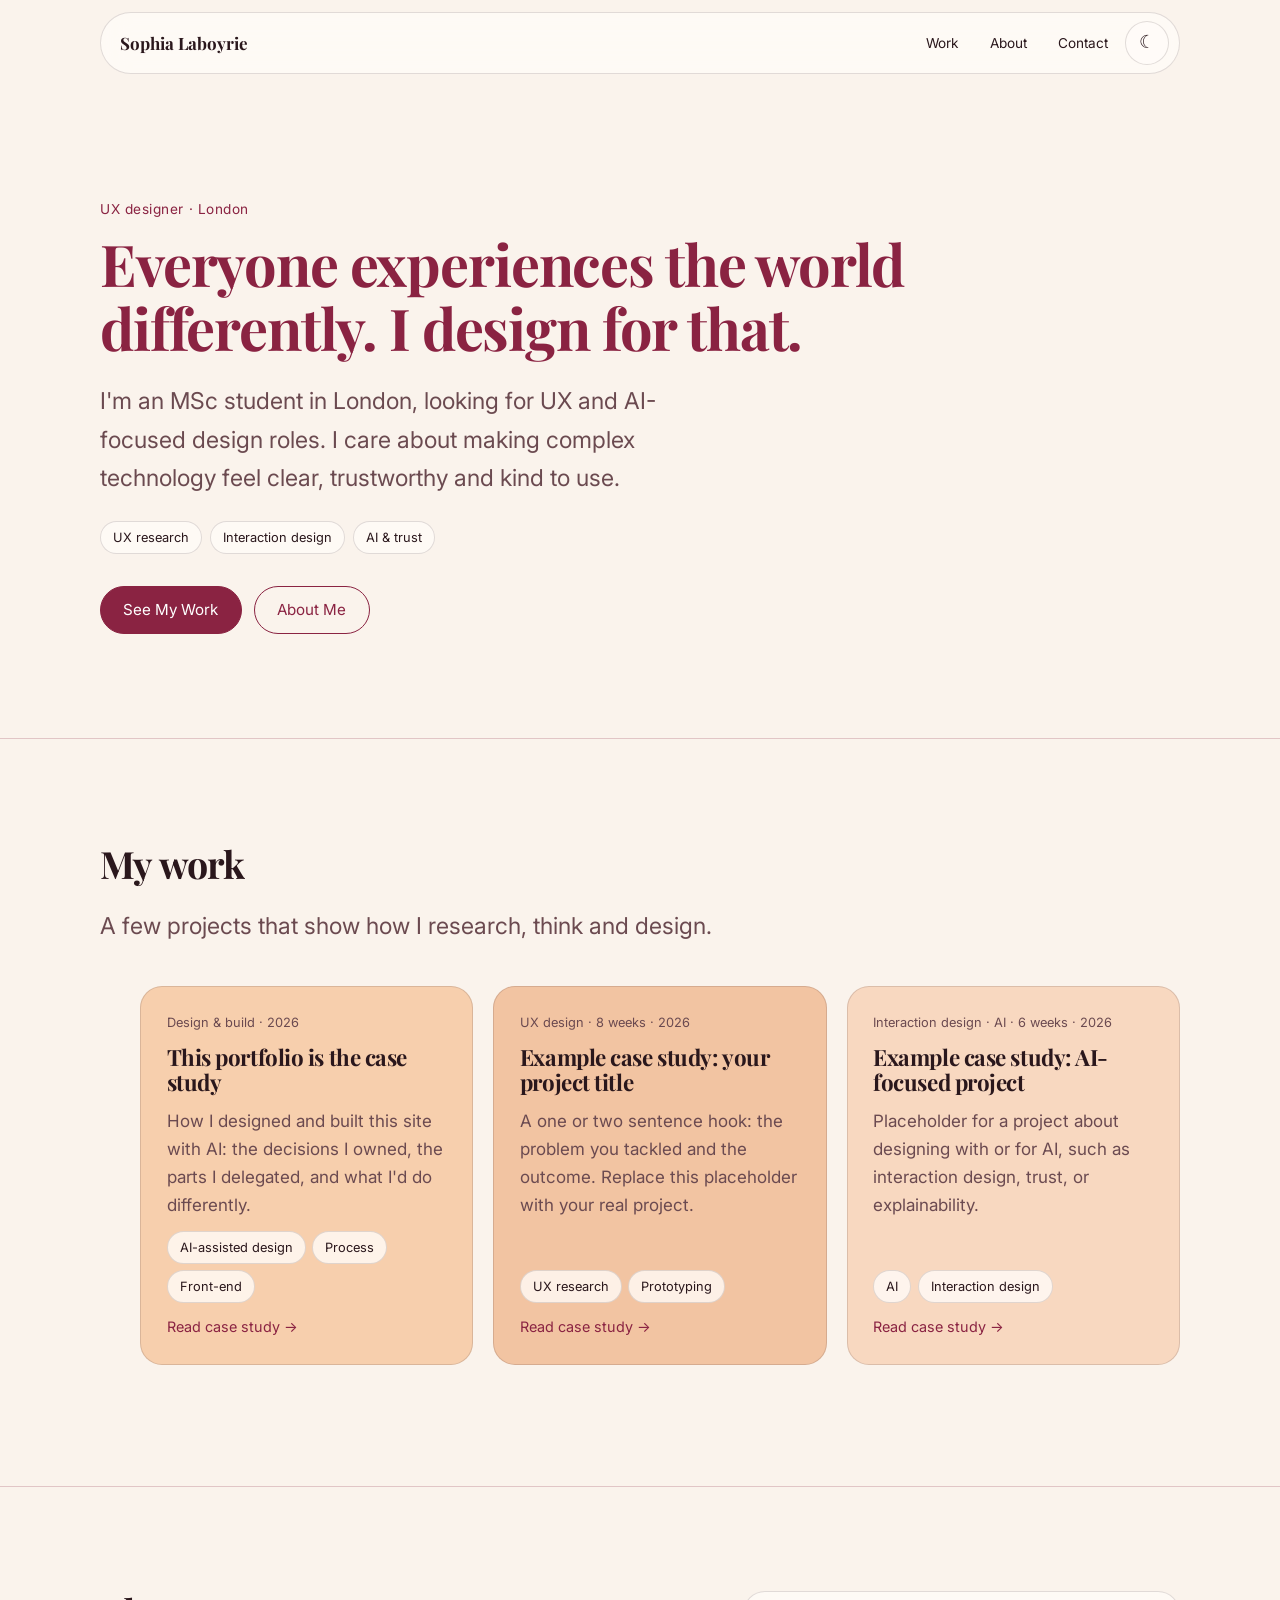
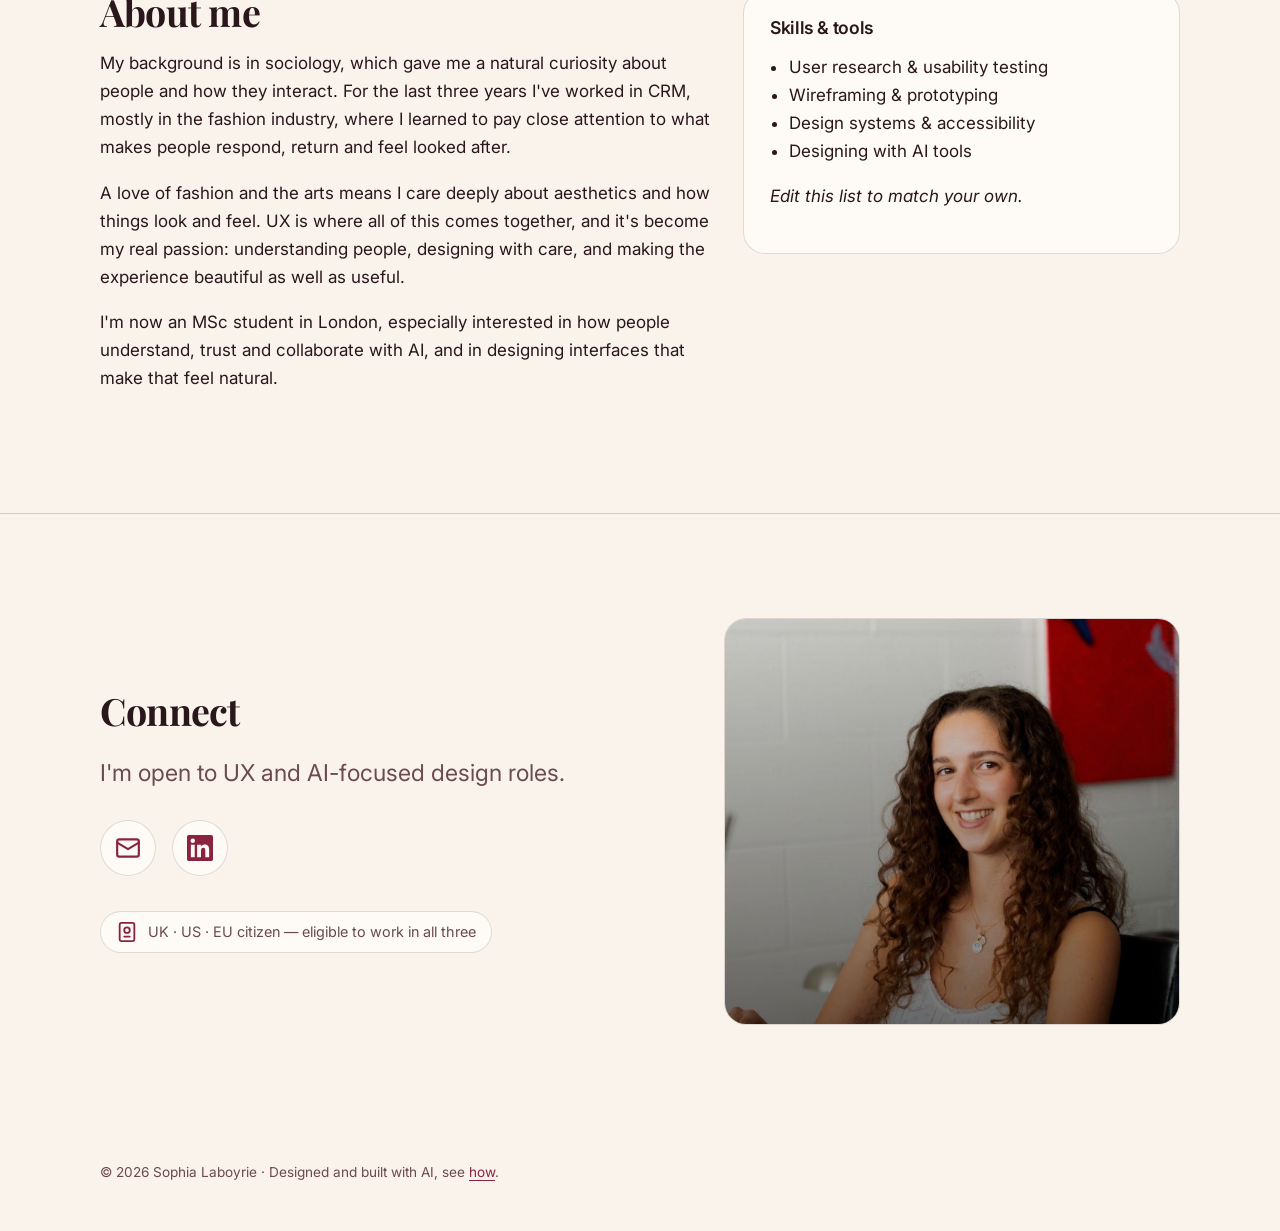
==== commit 78b8188c: "Set new hero slogan and switch headings to Playfair Display - Hero headline: "Everyone experiences t" ====
--- a/index.html
+++ b/index.html
@@ -9,7 +9,7 @@
   <script>(function(){try{var t=localStorage.getItem('theme');if(t)document.documentElement.setAttribute('data-theme',t);}catch(e){}})();</script>
   <link rel="preconnect" href="https://fonts.googleapis.com">
   <link rel="preconnect" href="https://fonts.gstatic.com" crossorigin>
-  <link rel="stylesheet" href="https://fonts.googleapis.com/css2?family=Fraunces:ital,opsz,wght@0,9..144,500;0,9..144,600;0,9..144,700;1,9..144,500&family=Inter:wght@400;500;600&display=swap">
+  <link rel="stylesheet" href="https://fonts.googleapis.com/css2?family=Inter:wght@400;500;600&family=Playfair+Display:wght@500;600;700&display=swap">
   <link rel="stylesheet" href="css/styles.css">
 </head>
 <body>
@@ -32,7 +32,7 @@
     <section class="hero" id="top" aria-labelledby="hero-title">
       <div class="wrap">
         <p class="eyebrow reveal" style="transition-delay:0s">UX designer · London</p>
-        <h1 id="hero-title" class="hero-title reveal" style="transition-delay:0.08s">I design human-centred experiences for an AI-shaped world.</h1>
+        <h1 id="hero-title" class="hero-title reveal" style="transition-delay:0.08s">Everyone experiences the world differently. I design for that.</h1>
         <p class="lede reveal" style="transition-delay:0.16s">I'm an MSc student in London, looking for UX and AI-focused design roles. I care about making complex technology feel clear, trustworthy and kind to use.</p>
         <ul class="chips reveal" aria-label="Focus areas" style="transition-delay:0.24s">
           <li class="chip">UX research</li>
--- a/css/styles.css
+++ b/css/styles.css
@@ -13,7 +13,7 @@
   --mint: #f8d8c0;
   --sky: #f0bd98;
   --radius: 22px;
-  --font-head: "Fraunces", Georgia, "Times New Roman", serif;
+  --font-head: "Playfair Display", Georgia, "Times New Roman", serif;
   --font-body: "Inter", system-ui, -apple-system, "Segoe UI", Roboto, sans-serif;
   --font-mono: "Inter", system-ui, -apple-system, "Segoe UI", Roboto, sans-serif;
   --max: 1080px;
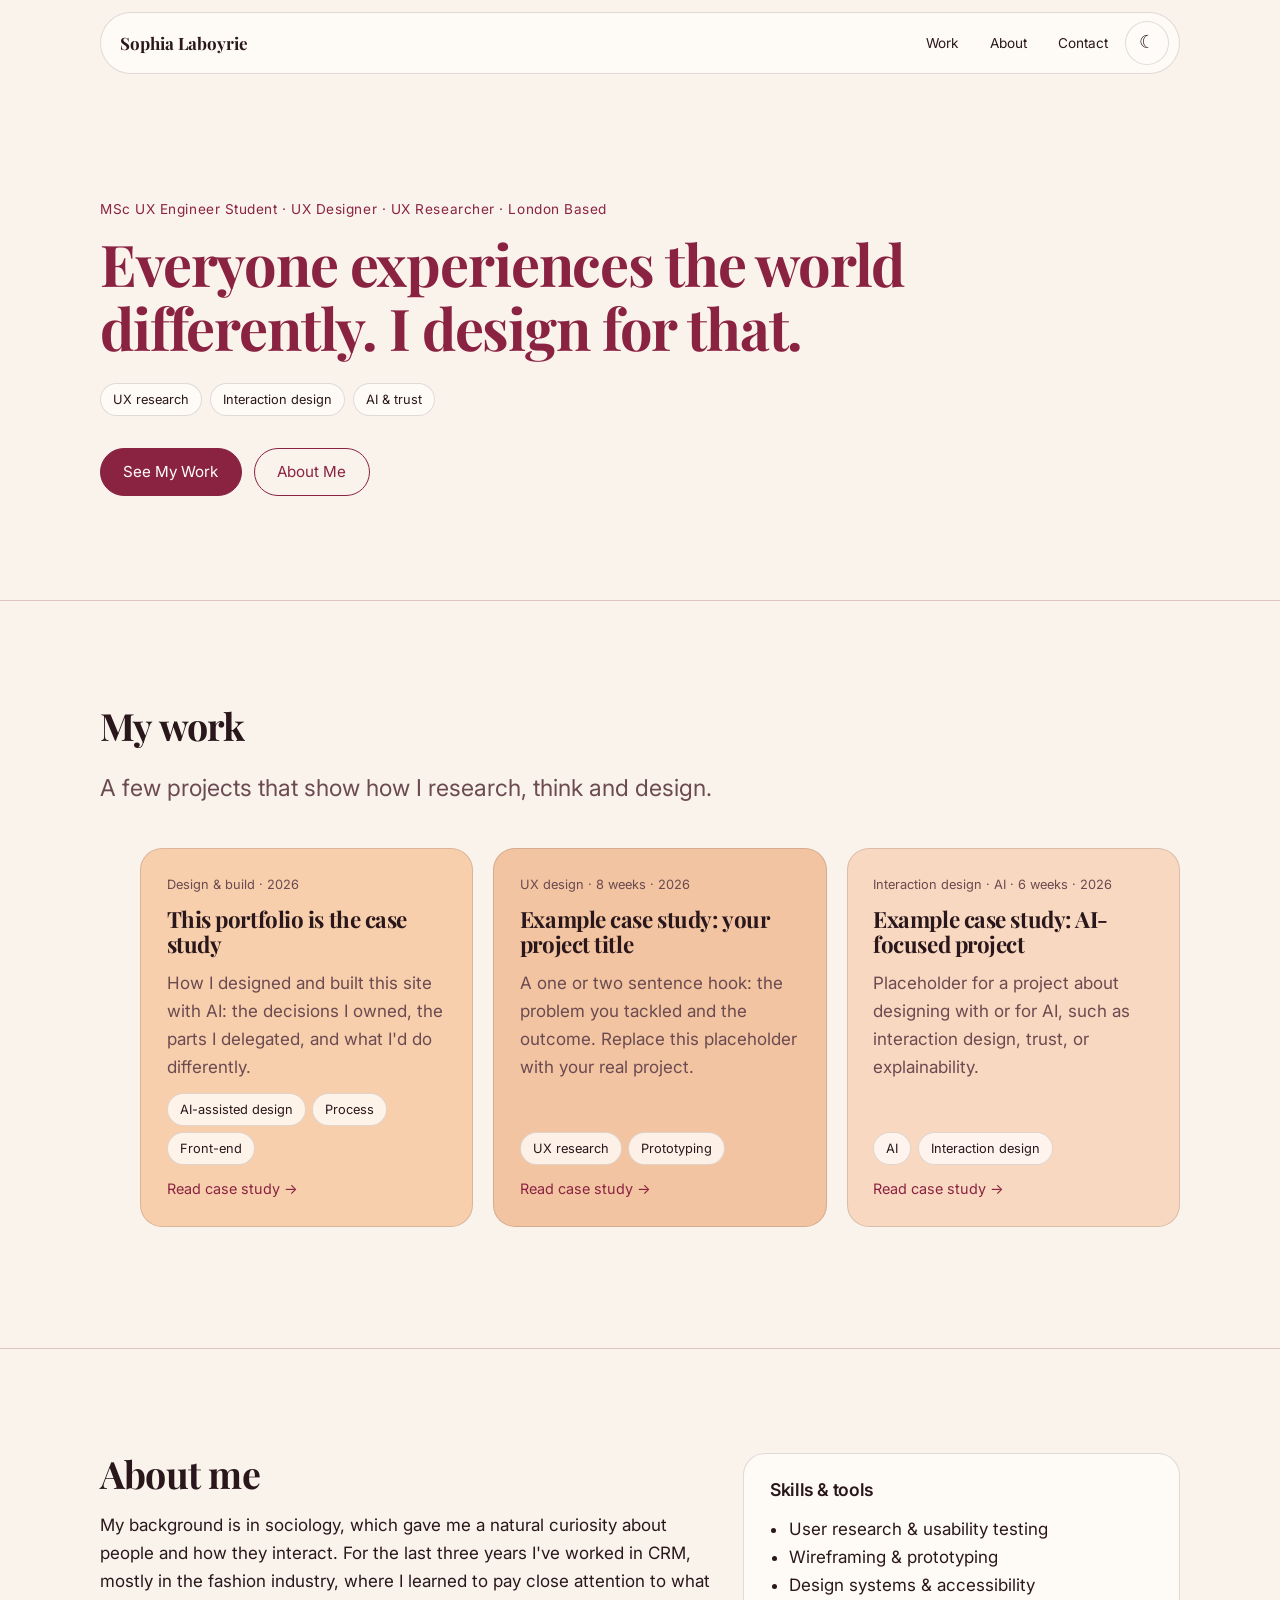
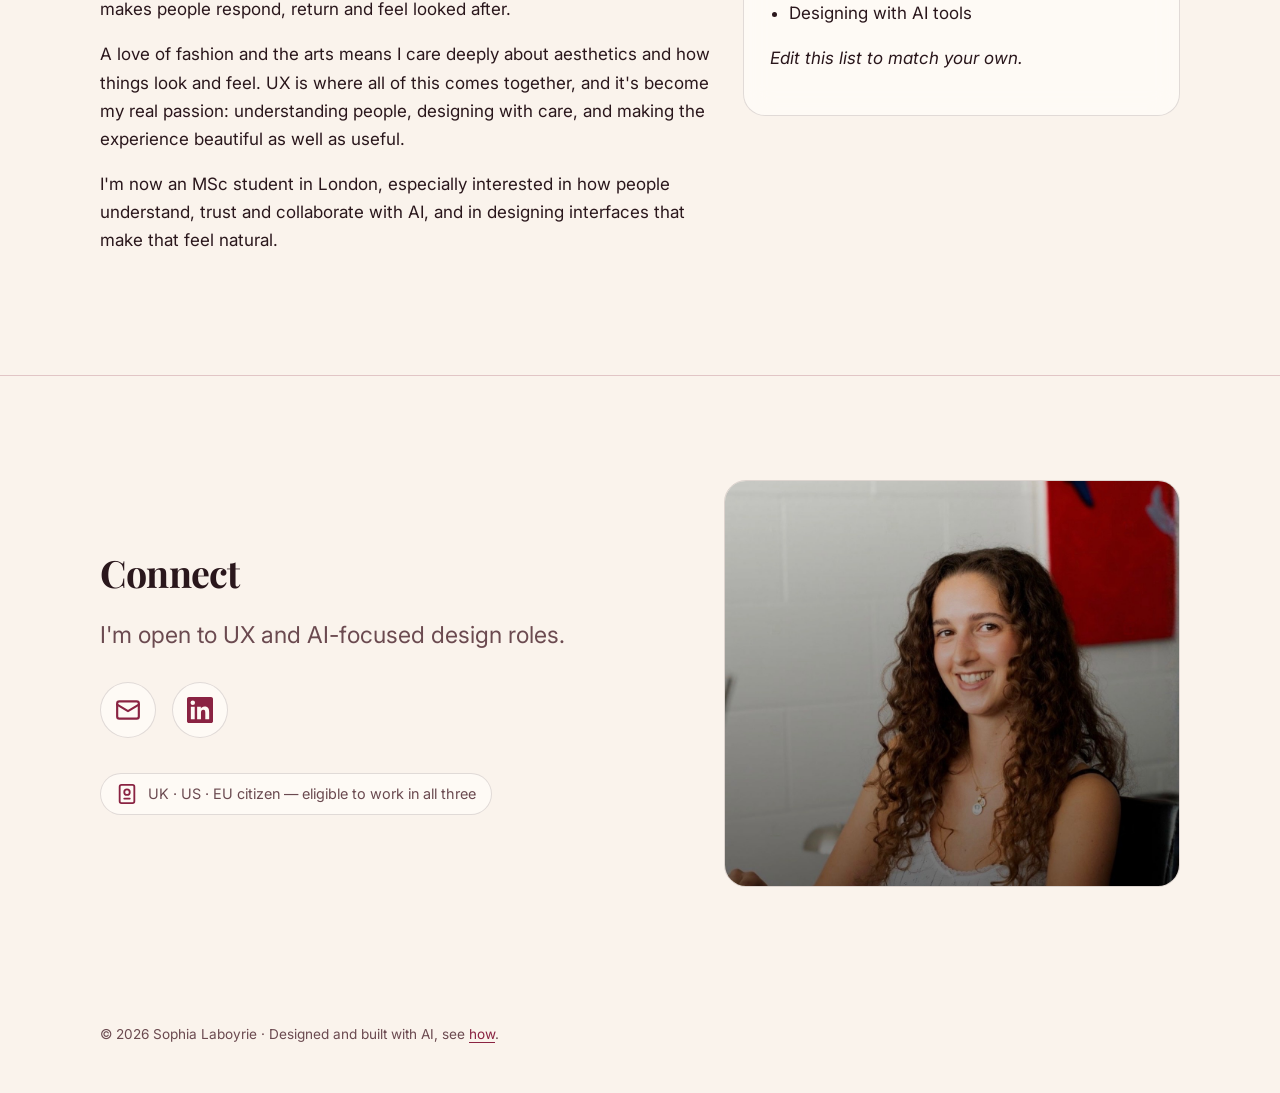
==== commit b9836c05: "Update hero tagline and remove intro paragraph - Tagline: "MSc UX Engineer Student · UX Designer · U" ====
--- a/index.html
+++ b/index.html
@@ -31,9 +31,8 @@
   <main id="main">
     <section class="hero" id="top" aria-labelledby="hero-title">
       <div class="wrap">
-        <p class="eyebrow reveal" style="transition-delay:0s">UX designer · London</p>
+        <p class="eyebrow reveal" style="transition-delay:0s">MSc UX Engineer Student · UX Designer · UX Researcher · London Based</p>
         <h1 id="hero-title" class="hero-title reveal" style="transition-delay:0.08s">Everyone experiences the world differently. I design for that.</h1>
-        <p class="lede reveal" style="transition-delay:0.16s">I'm an MSc student in London, looking for UX and AI-focused design roles. I care about making complex technology feel clear, trustworthy and kind to use.</p>
         <ul class="chips reveal" aria-label="Focus areas" style="transition-delay:0.24s">
           <li class="chip">UX research</li>
           <li class="chip">Interaction design</li>
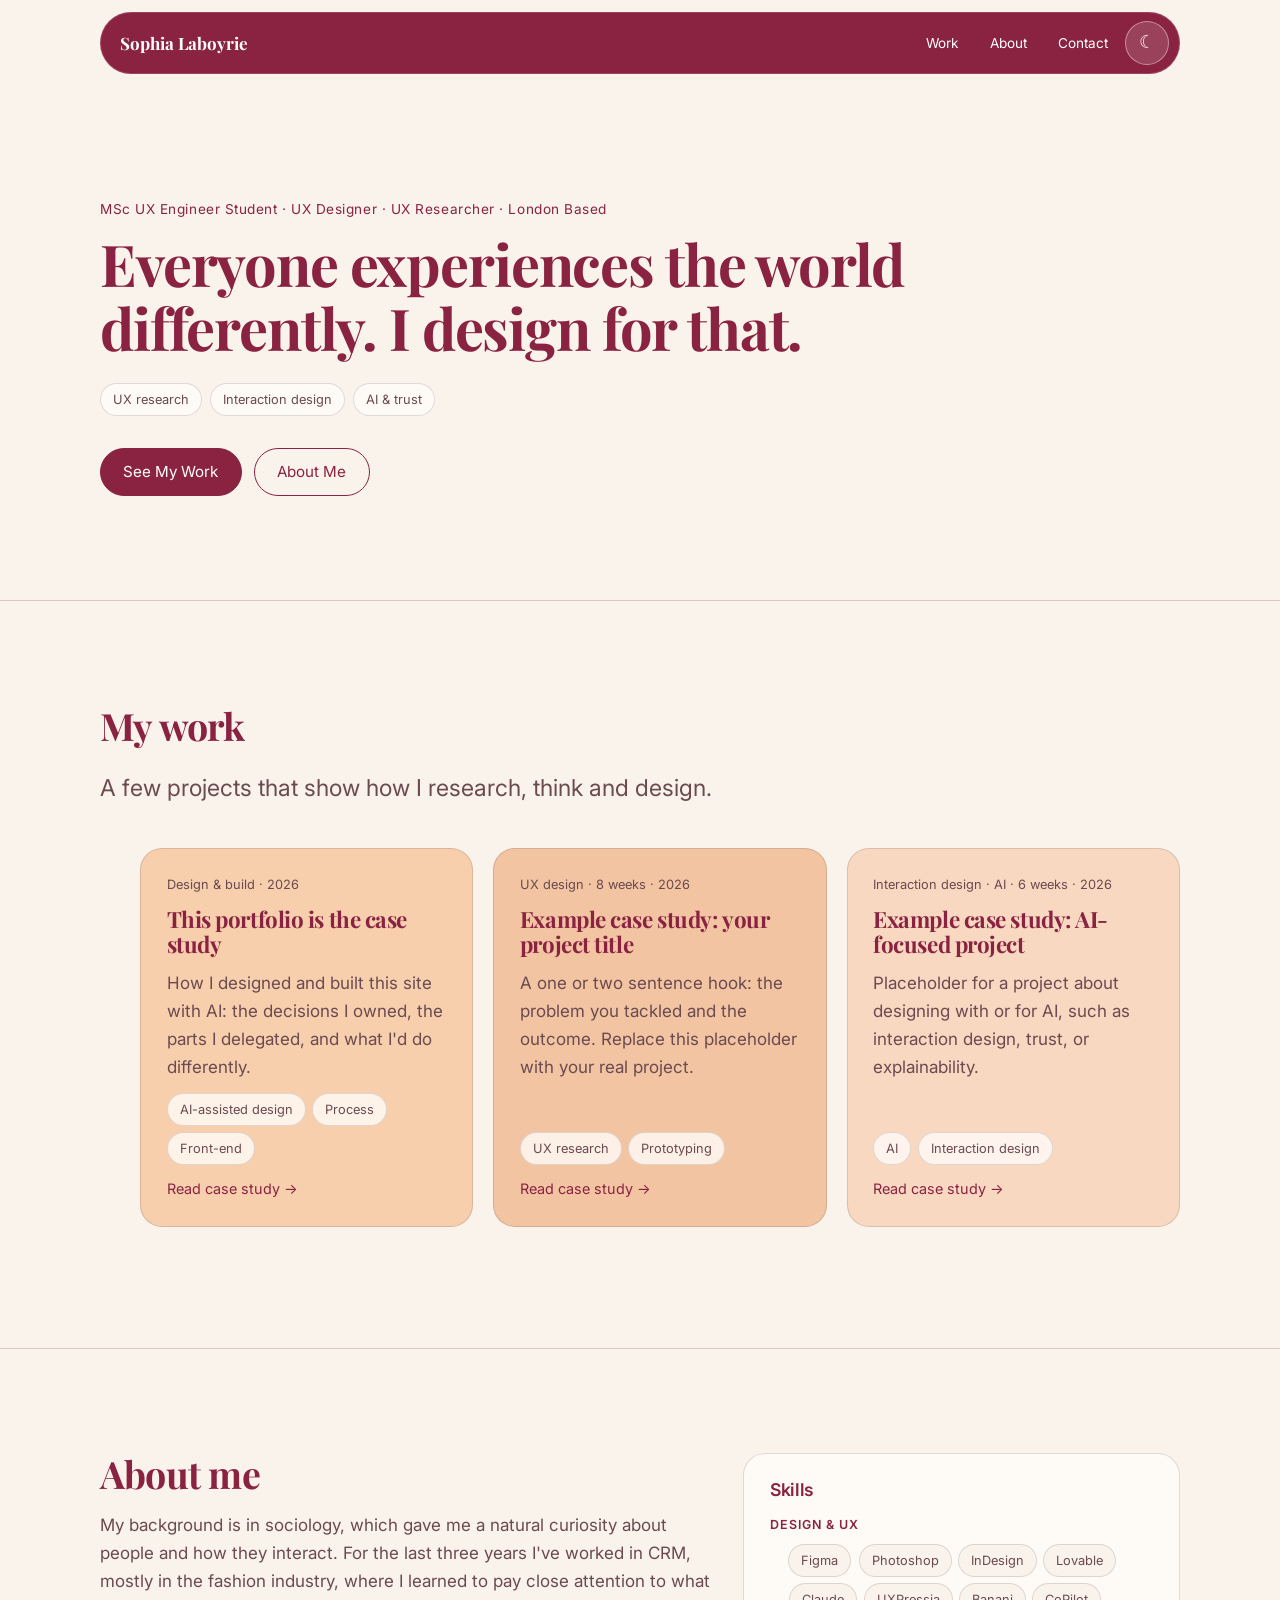
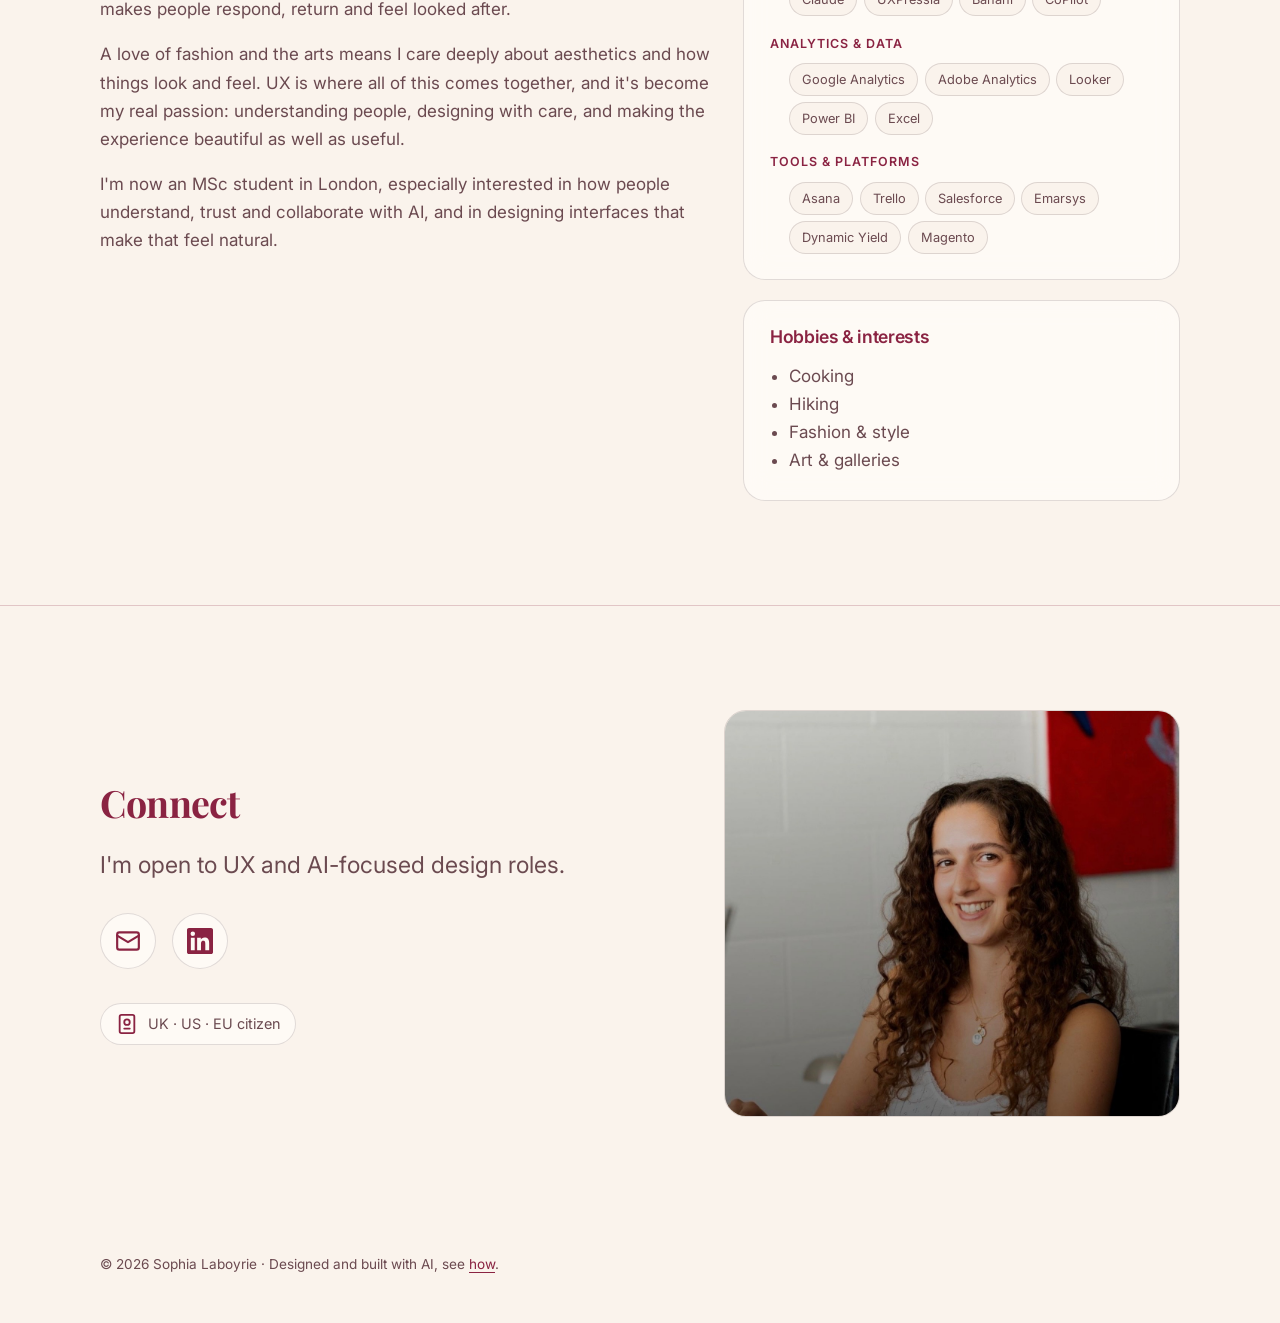
==== commit 83818e1f: "Refine About/Connect, recolour headings, restyle header - Photo flips to a crimson contact card on h" ====
--- a/index.html
+++ b/index.html
@@ -63,15 +63,53 @@
           <p>A love of fashion and the arts means I care deeply about aesthetics and how things look and feel. UX is where all of this comes together, and it's become my real passion: understanding people, designing with care, and making the experience beautiful as well as useful.</p>
           <p>I'm now an MSc student in London, especially interested in how people understand, trust and collaborate with AI, and in designing interfaces that make that feel natural.</p>
         </div>
-        <div class="panel reveal">
-          <h3>Skills &amp; tools</h3>
-          <ul>
-            <li>User research &amp; usability testing</li>
-            <li>Wireframing &amp; prototyping</li>
-            <li>Design systems &amp; accessibility</li>
-            <li>Designing with AI tools</li>
-          </ul>
-          <p><em>Edit this list to match your own.</em></p>
+        <div class="panel-stack">
+          <div class="panel reveal">
+            <h3>Skills</h3>
+            <div class="tool-group">
+              <p class="tool-label">Design &amp; UX</p>
+              <ul class="chips">
+                <li class="tag">Figma</li>
+                <li class="tag">Photoshop</li>
+                <li class="tag">InDesign</li>
+                <li class="tag">Lovable</li>
+                <li class="tag">Claude</li>
+                <li class="tag">UXPressia</li>
+                <li class="tag">Banani</li>
+                <li class="tag">CoPilot</li>
+              </ul>
+            </div>
+            <div class="tool-group">
+              <p class="tool-label">Analytics &amp; data</p>
+              <ul class="chips">
+                <li class="tag">Google Analytics</li>
+                <li class="tag">Adobe Analytics</li>
+                <li class="tag">Looker</li>
+                <li class="tag">Power BI</li>
+                <li class="tag">Excel</li>
+              </ul>
+            </div>
+            <div class="tool-group">
+              <p class="tool-label">Tools &amp; platforms</p>
+              <ul class="chips">
+                <li class="tag">Asana</li>
+                <li class="tag">Trello</li>
+                <li class="tag">Salesforce</li>
+                <li class="tag">Emarsys</li>
+                <li class="tag">Dynamic Yield</li>
+                <li class="tag">Magento</li>
+              </ul>
+            </div>
+          </div>
+          <div class="panel reveal">
+            <h3>Hobbies &amp; interests</h3>
+            <ul>
+              <li>Cooking</li>
+              <li>Hiking</li>
+              <li>Fashion &amp; style</li>
+              <li>Art &amp; galleries</li>
+            </ul>
+          </div>
         </div>
       </div>
     </section>
@@ -91,10 +129,17 @@
         </ul>
         <p class="citizenship">
           <svg viewBox="0 0 24 24" fill="none" stroke="currentColor" stroke-width="2" stroke-linecap="round" stroke-linejoin="round" aria-hidden="true"><rect x="4" y="2" width="16" height="20" rx="2"/><circle cx="12" cy="10" r="3"/><path d="M9 17h6"/></svg>
-          <span>UK · US · EU citizen — eligible to work in all three</span>
+          <span>UK · US · EU citizen</span>
         </p>
         </div>
-        <img class="connect-photo" src="images/sophia.jpg" alt="Sophia Laboyrie smiling" onerror="this.style.display='none'">
+        <div class="photo-card">
+          <img class="connect-photo" src="images/sophia.jpg" alt="Sophia Laboyrie smiling" onerror="this.closest('.photo-card').style.display='none'">
+          <div class="photo-overlay">
+            <p class="photo-name">Sophia Laboyrie</p>
+            <a href="mailto:laboyriesophia@gmail.com">laboyriesophia@gmail.com</a>
+            <a href="https://www.linkedin.com/in/sophia-laboyrie-0b6005216/" target="_blank" rel="noopener noreferrer">LinkedIn ↗</a>
+          </div>
+        </div>
       </div>
     </section>
   </main>
@@ -105,6 +150,6 @@
 
   <script src="js/theme.js?v=2"></script>
   <script src="js/case-studies.js?v=3"></script>
-  <script src="js/main.js?v=3"></script>
+  <script src="js/main.js?v=4"></script>
 </body>
 </html>
--- a/css/styles.css
+++ b/css/styles.css
@@ -54,7 +54,7 @@
 body {
   margin: 0;
   background: var(--bg);
-  color: var(--ink);
+  color: var(--ink-soft);
   font-family: var(--font-body);
   font-size: 1.0625rem;
   line-height: 1.65;
@@ -80,32 +80,32 @@
 .site-header { position: sticky; top: 0; z-index: 50; padding: 0.75rem 0; }
 .site-header .wrap {
   display: flex; align-items: center; justify-content: space-between; gap: 1rem;
-  background: var(--glass); backdrop-filter: blur(14px); -webkit-backdrop-filter: blur(14px);
-  border: 1px solid var(--line); border-radius: 999px; padding: 0.5rem 0.6rem 0.5rem 1.2rem;
-}
-.brand { font-family: var(--font-head); font-weight: 700; color: var(--ink); text-decoration: none; }
+  background: #8a2342; border: 1px solid rgba(255, 255, 255, 0.14); border-radius: 999px;
+  padding: 0.5rem 0.6rem 0.5rem 1.2rem;
+}
+.brand { font-family: var(--font-head); font-weight: 700; color: #fff; text-decoration: none; }
 .nav { display: flex; gap: 0.25rem; flex-wrap: wrap; }
 .nav a {
   font-family: var(--font-mono); font-size: 0.85rem; color: var(--ink); text-decoration: none;
   padding: 0.5rem 0.85rem; border-radius: 999px; min-height: 44px; display: inline-flex; align-items: center;
-  transition: transform 0.2s ease, background 0.2s ease;
-}
-.nav a:hover { background: var(--peach); transform: translateY(-2px) scale(1.05); }
+  color: #fff; transition: transform 0.2s ease, background 0.2s ease, color 0.2s ease;
+}
+.nav a:hover { background: #faf3ec; color: #8a2342; transform: translateY(-2px) scale(1.05); }
 .theme-toggle {
   font-size: 1.1rem; line-height: 1; cursor: pointer;
   width: 44px; height: 44px; border-radius: 999px;
-  background: var(--glass); border: 1px solid var(--line); color: var(--ink);
+  background: rgba(255, 255, 255, 0.14); border: 1px solid rgba(255, 255, 255, 0.4); color: #fff;
   display: inline-flex; align-items: center; justify-content: center;
-  transition: transform 0.2s ease, box-shadow 0.2s ease, background 0.2s ease;
-}
-.theme-toggle:hover { transform: translateY(-2px) scale(1.08); box-shadow: 0 8px 18px -8px rgba(138, 35, 66, 0.4); }
+  transition: transform 0.2s ease, box-shadow 0.2s ease, background 0.2s ease, color 0.2s ease;
+}
+.theme-toggle:hover { background: #faf3ec; color: #8a2342; transform: translateY(-2px) scale(1.08); box-shadow: 0 8px 18px -8px rgba(0, 0, 0, 0.3); }
 @media (prefers-reduced-motion: reduce) { .theme-toggle { transition: none; } .theme-toggle:hover { transform: none; box-shadow: none; } }
 
 /* Sections */
 section { padding: clamp(3.5rem, 9vw, 6.5rem) 0; }
 main > section + section { border-top: 1px solid var(--rule); }
 .eyebrow { font-family: var(--font-mono); font-size: 0.85rem; color: var(--accent); letter-spacing: 0.04em; margin: 0 0 0.75rem; }
-h1, h2, h3 { font-family: var(--font-head); line-height: 1.1; margin: 0 0 1rem; letter-spacing: -0.02em; }
+h1, h2, h3 { font-family: var(--font-head); line-height: 1.1; margin: 0 0 1rem; letter-spacing: -0.02em; color: var(--accent); }
 h1 { font-size: clamp(2rem, 5.5vw, 3.6rem); }
 h2 { font-size: clamp(1.6rem, 4vw, 2.35rem); }
 h3 { font-size: 1.4rem; }
@@ -155,13 +155,32 @@
 /* About / contact */
 .about-grid { display: grid; gap: 2rem; }
 @media (min-width: 800px) { .about-grid { grid-template-columns: 1.4fr 1fr; align-items: start; } }
+.panel-stack { display: grid; gap: 1.25rem; align-content: start; }
+.tool-group { margin-top: 1.1rem; }
+.tool-group:first-of-type { margin-top: 0; }
+.tool-label { font-family: var(--font-body); font-size: 0.78rem; font-weight: 600; text-transform: uppercase; letter-spacing: 0.08em; color: var(--accent); margin: 0 0 0.55rem; }
+.tool-group .chips { gap: 0.4rem; margin: 0; }
+.tool-group .tag { background: var(--bg); }
 .panel { padding: 1.6rem; border-radius: var(--radius); border: 1px solid var(--line); background: var(--glass); backdrop-filter: blur(14px); -webkit-backdrop-filter: blur(14px); }
 .panel h3 { font-size: 1.1rem; font-family: var(--font-mono); font-weight: 600; }
 .panel ul { margin: 0; padding-left: 1.2rem; }
 .contact-links { display: grid; gap: 0.75rem; margin-top: 1.5rem; padding: 0; list-style: none; }
 .connect-grid { display: grid; gap: 2rem; }
 @media (min-width: 760px) { .connect-grid { grid-template-columns: 1.3fr 1fr; align-items: center; } }
-.connect-photo { width: 100%; border-radius: var(--radius); border: 1px solid var(--line); object-fit: cover; }
+.photo-card { position: relative; border-radius: var(--radius); overflow: hidden; border: 1px solid var(--line); }
+.connect-photo { display: block; width: 100%; object-fit: cover; }
+.photo-overlay {
+  position: absolute; inset: 0; background: #8a2342; color: #fff;
+  display: flex; flex-direction: column; justify-content: center; gap: 0.7rem; padding: 2rem;
+  opacity: 0; pointer-events: none; transition: opacity 0.3s ease;
+}
+.photo-card:hover .photo-overlay,
+.photo-card:focus-within .photo-overlay,
+.photo-card.show .photo-overlay { opacity: 1; pointer-events: auto; }
+.photo-name { font-family: var(--font-head); font-size: 1.5rem; font-weight: 700; margin: 0 0 0.3rem; }
+.photo-overlay a { color: #fff; text-decoration: none; border-bottom: 1px solid rgba(255,255,255,0.4); width: fit-content; padding-bottom: 2px; }
+.photo-overlay a:hover { border-bottom-color: #fff; }
+@media (prefers-reduced-motion: reduce) { .photo-overlay { transition: none; } }
 .contact-icons { display: flex; flex-wrap: wrap; gap: 1rem; margin-top: 1.75rem; padding: 0; list-style: none; }
 .icon-link {
   width: 56px; height: 56px; border-radius: 999px;
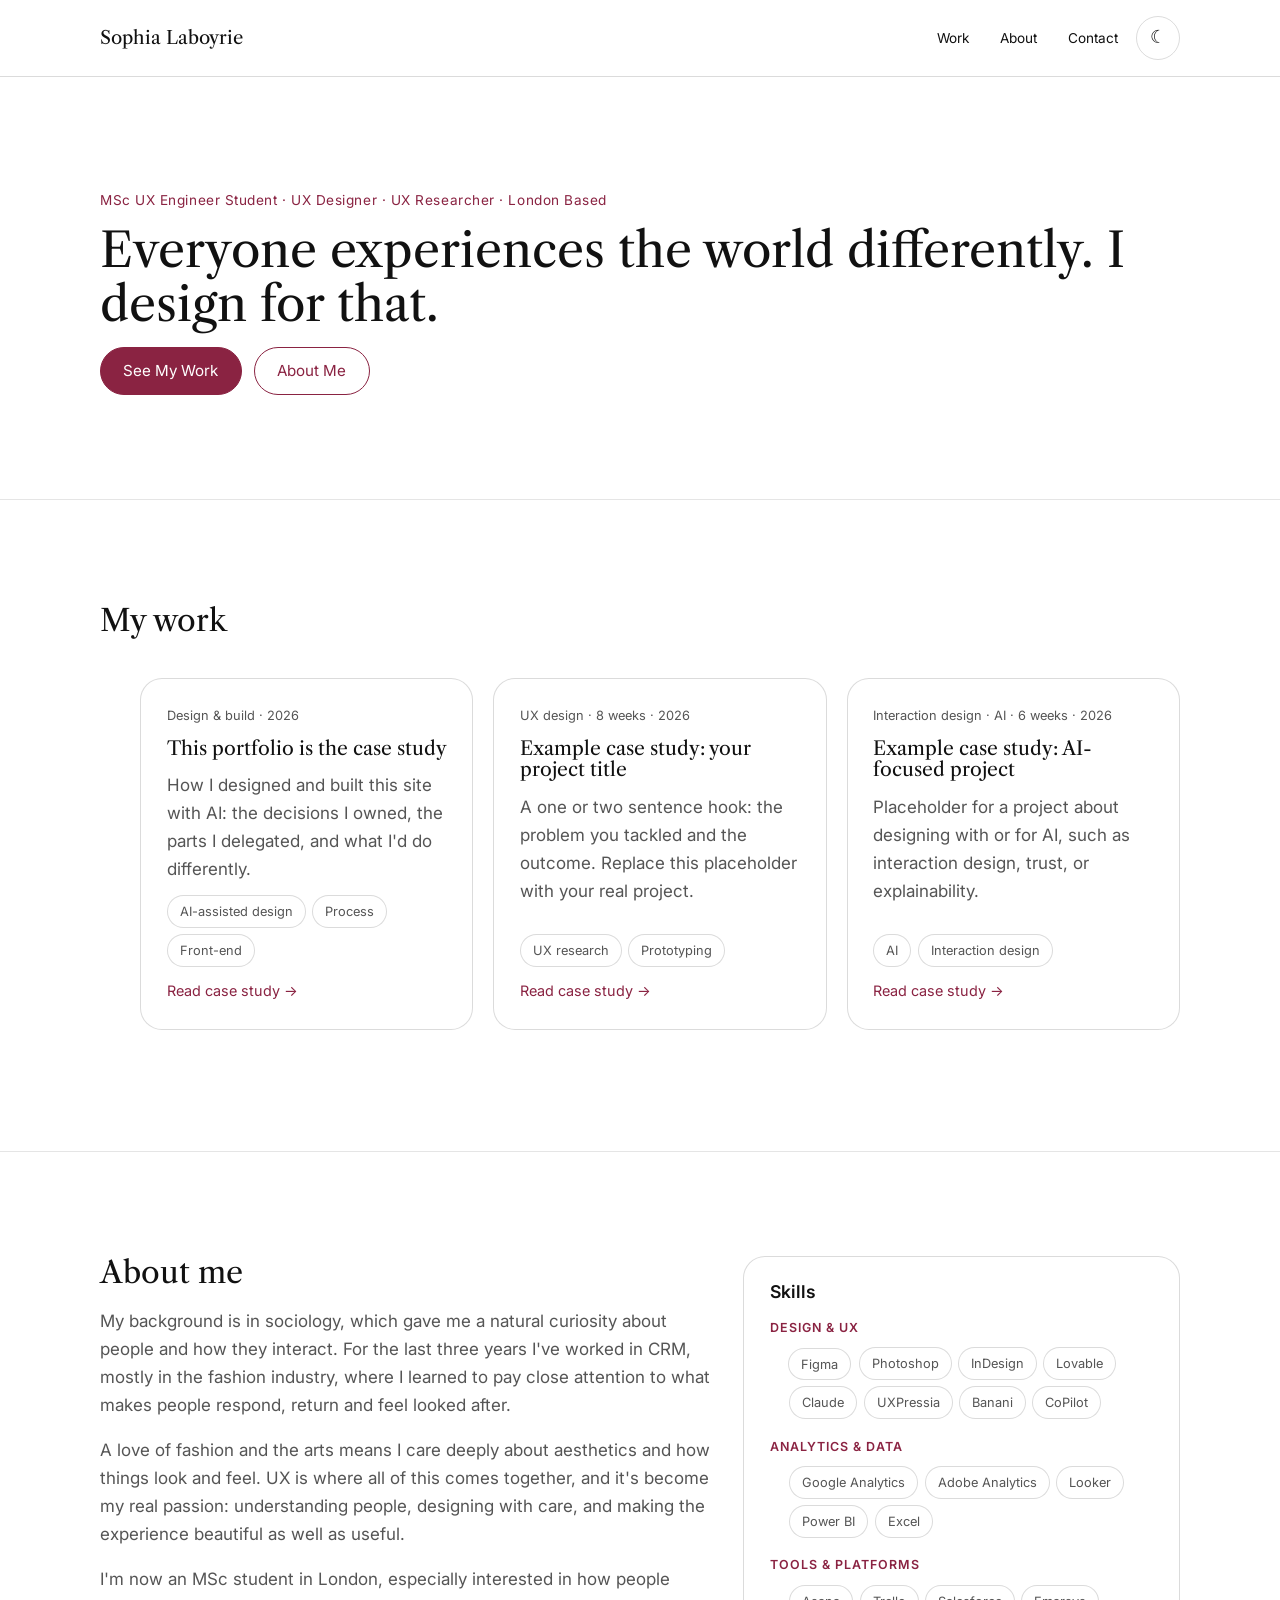
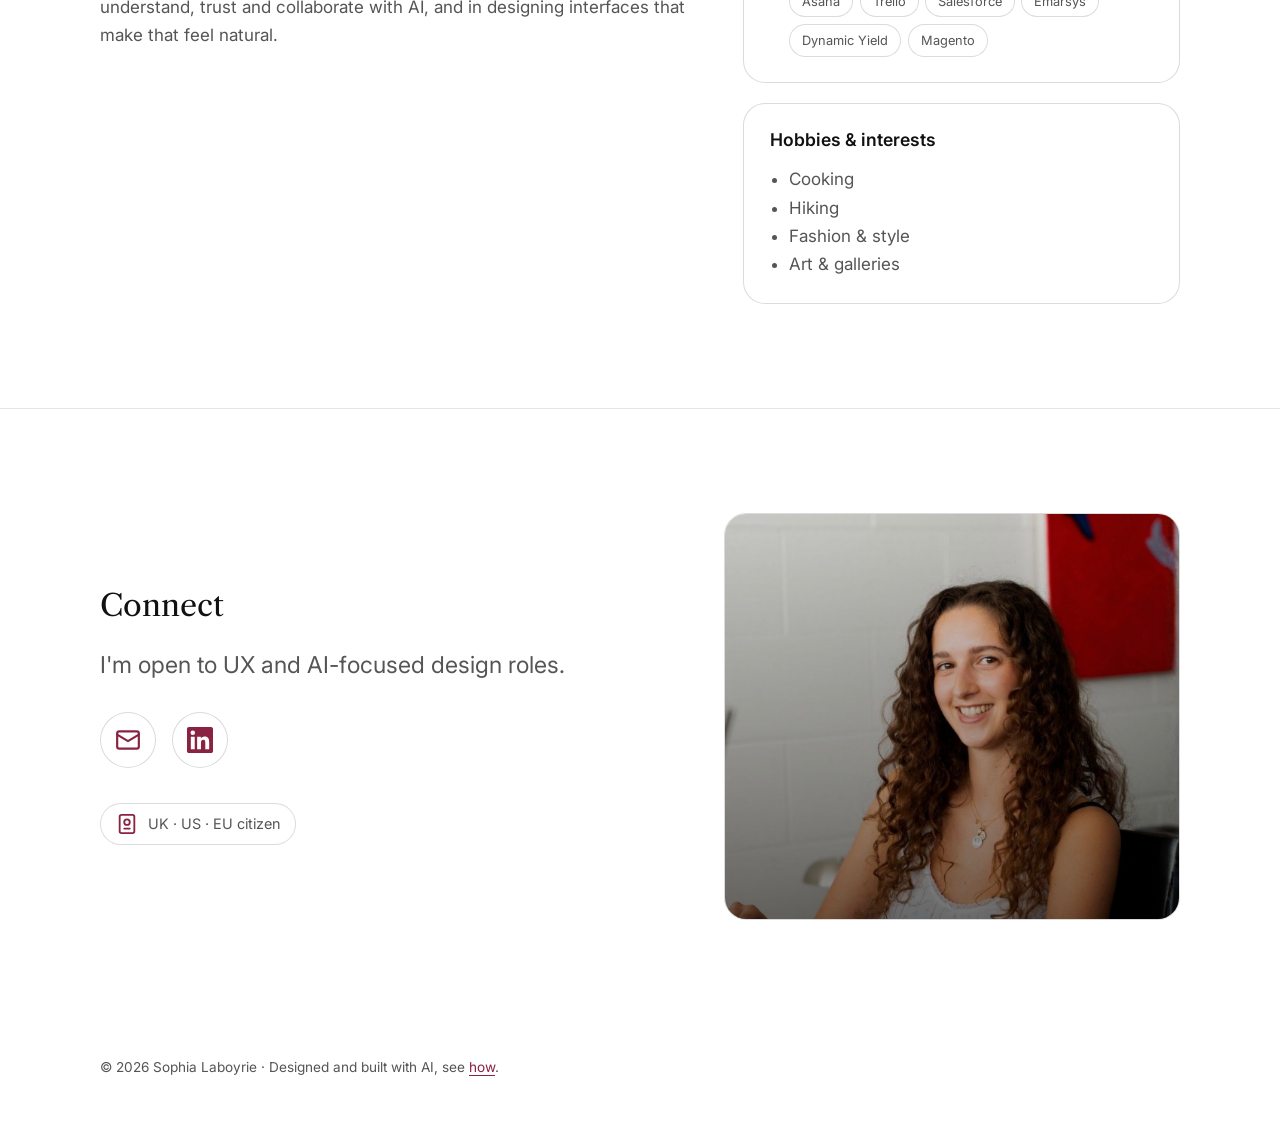
==== commit 0183f170: "Switch to editorial direction: white + Libre Caslon + crimson accent - Replace cream/Playfair theme " ====
--- a/index.html
+++ b/index.html
@@ -9,8 +9,8 @@
   <script>(function(){try{var t=localStorage.getItem('theme');if(t)document.documentElement.setAttribute('data-theme',t);}catch(e){}})();</script>
   <link rel="preconnect" href="https://fonts.googleapis.com">
   <link rel="preconnect" href="https://fonts.gstatic.com" crossorigin>
-  <link rel="stylesheet" href="https://fonts.googleapis.com/css2?family=Inter:wght@400;500;600&family=Playfair+Display:wght@500;600;700&display=swap">
-  <link rel="stylesheet" href="css/styles.css">
+  <link rel="stylesheet" href="https://fonts.googleapis.com/css2?family=Inter:wght@400;500;600&family=Libre+Caslon+Text:ital,wght@0,400;0,700;1,400&display=swap">
+  <link rel="stylesheet" href="css/styles.css?v=b2">
 </head>
 <body>
   <a class="skip-link" href="#main">Skip to content</a>
@@ -33,11 +33,6 @@
       <div class="wrap">
         <p class="eyebrow reveal" style="transition-delay:0s">MSc UX Engineer Student · UX Designer · UX Researcher · London Based</p>
         <h1 id="hero-title" class="hero-title reveal" style="transition-delay:0.08s">Everyone experiences the world differently. I design for that.</h1>
-        <ul class="chips reveal" aria-label="Focus areas" style="transition-delay:0.24s">
-          <li class="chip">UX research</li>
-          <li class="chip">Interaction design</li>
-          <li class="chip">AI &amp; trust</li>
-        </ul>
         <div class="btn-row reveal" style="transition-delay:0.32s">
           <a class="btn btn--solid" href="#work">See My Work</a>
           <a class="btn" href="#about">About Me</a>
@@ -48,7 +43,6 @@
     <section id="work" aria-labelledby="work-title">
       <div class="wrap">
         <h2 id="work-title" class="reveal">My work</h2>
-        <p class="lede reveal">A few projects that show how I research, think and design.</p>
         <ul class="cards" id="case-list">
           <li class="card card--lilac"><h3>Loading case studies…</h3><p>If this message stays, JavaScript may be switched off in your browser.</p></li>
         </ul>
--- a/css/styles.css
+++ b/css/styles.css
@@ -1,19 +1,19 @@
 /* Soft Gradient Studio — Sophia Laboyrie portfolio */
 :root {
-  --bg: #faf3ec;              /* soft cream */
-  --ink: #2a171c;             /* deep maroon-black */
-  --ink-soft: #6b4a50;
-  --line: rgba(42, 23, 28, 0.14);
-  --glass: rgba(255, 252, 248, 0.80);
-  --accent: #8a2342;          /* crimson / maroon */
-  --rule: rgba(138, 35, 66, 0.22);  /* faint crimson section divider */
-  /* case study cards — all peach tones */
-  --lilac: #f2c4a2;
-  --peach: #f7cfad;
-  --mint: #f8d8c0;
-  --sky: #f0bd98;
+  --bg: #ffffff;              /* editorial white */
+  --ink: #111111;
+  --ink-soft: #555555;
+  --line: rgba(0, 0, 0, 0.14);
+  --glass: #ffffff;
+  --accent: #8a2342;          /* crimson accent */
+  --rule: rgba(0, 0, 0, 0.1);  /* faint section divider */
+  /* case study cards — white with a hairline border */
+  --lilac: #ffffff;
+  --peach: #ffffff;
+  --mint: #ffffff;
+  --sky: #ffffff;
   --radius: 22px;
-  --font-head: "Playfair Display", Georgia, "Times New Roman", serif;
+  --font-head: "Libre Caslon Text", Georgia, "Times New Roman", serif;
   --font-body: "Inter", system-ui, -apple-system, "Segoe UI", Roboto, sans-serif;
   --font-mono: "Inter", system-ui, -apple-system, "Segoe UI", Roboto, sans-serif;
   --max: 1080px;
@@ -22,31 +22,31 @@
 /* Dark theme values, used by both the system setting and the manual toggle */
 @media (prefers-color-scheme: dark) {
   :root:not([data-theme="light"]) {
-    --bg: #241216;
-    --ink: #f6ece3;
-    --ink-soft: #d3b8ae;
-    --line: rgba(246, 236, 227, 0.16);
-    --glass: rgba(60, 30, 36, 0.55);
+    --bg: #121212;
+    --ink: #f4f4f4;
+    --ink-soft: #b2b2b2;
+    --line: rgba(255, 255, 255, 0.16);
+    --glass: #1c1c1c;
     --accent: #ef93a7;
-    --rule: rgba(239, 147, 167, 0.26);
-    --lilac: #6b3a33;
-    --peach: #764038;
-    --mint: #5e2f30;
-    --sky: #7a4038;
+    --rule: rgba(255, 255, 255, 0.12);
+    --lilac: #1c1c1c;
+    --peach: #1c1c1c;
+    --mint: #1c1c1c;
+    --sky: #1c1c1c;
   }
 }
 :root[data-theme="dark"] {
-  --bg: #241216;
-  --ink: #f6ece3;
-  --ink-soft: #d3b8ae;
-  --line: rgba(246, 236, 227, 0.16);
-  --glass: rgba(60, 30, 36, 0.55);
+  --bg: #121212;
+  --ink: #f4f4f4;
+  --ink-soft: #b2b2b2;
+  --line: rgba(255, 255, 255, 0.16);
+  --glass: #1c1c1c;
   --accent: #ef93a7;
-  --rule: rgba(239, 147, 167, 0.26);
-  --lilac: #6b3a33;
-  --peach: #764038;
-  --mint: #5e2f30;
-  --sky: #7a4038;
+  --rule: rgba(255, 255, 255, 0.12);
+  --lilac: #1c1c1c;
+  --peach: #1c1c1c;
+  --mint: #1c1c1c;
+  --sky: #1c1c1c;
 }
 
 *, *::before, *::after { box-sizing: border-box; }
@@ -77,44 +77,43 @@
 .wrap { width: min(var(--max), 100% - 2.5rem); margin-inline: auto; }
 
 /* Header */
-.site-header { position: sticky; top: 0; z-index: 50; padding: 0.75rem 0; }
+.site-header { position: sticky; top: 0; z-index: 50; padding: 0.75rem 0; background: var(--bg); border-bottom: 1px solid var(--line); }
 .site-header .wrap {
   display: flex; align-items: center; justify-content: space-between; gap: 1rem;
-  background: #8a2342; border: 1px solid rgba(255, 255, 255, 0.14); border-radius: 999px;
-  padding: 0.5rem 0.6rem 0.5rem 1.2rem;
-}
-.brand { font-family: var(--font-head); font-weight: 700; color: #fff; text-decoration: none; }
+  background: transparent; border: none; padding: 0.25rem 0;
+}
+.brand { font-family: var(--font-head); font-weight: 400; font-size: 1.15rem; color: var(--ink); text-decoration: none; }
 .nav { display: flex; gap: 0.25rem; flex-wrap: wrap; }
 .nav a {
   font-family: var(--font-mono); font-size: 0.85rem; color: var(--ink); text-decoration: none;
   padding: 0.5rem 0.85rem; border-radius: 999px; min-height: 44px; display: inline-flex; align-items: center;
-  color: #fff; transition: transform 0.2s ease, background 0.2s ease, color 0.2s ease;
-}
-.nav a:hover { background: #faf3ec; color: #8a2342; transform: translateY(-2px) scale(1.05); }
+  color: var(--ink); transition: transform 0.2s ease, background 0.2s ease, color 0.2s ease;
+}
+.nav a:hover { background: #8a2342; color: #fff; transform: translateY(-2px) scale(1.05); }
 .theme-toggle {
   font-size: 1.1rem; line-height: 1; cursor: pointer;
   width: 44px; height: 44px; border-radius: 999px;
-  background: rgba(255, 255, 255, 0.14); border: 1px solid rgba(255, 255, 255, 0.4); color: #fff;
+  background: transparent; border: 1px solid var(--line); color: var(--ink);
   display: inline-flex; align-items: center; justify-content: center;
   transition: transform 0.2s ease, box-shadow 0.2s ease, background 0.2s ease, color 0.2s ease;
 }
-.theme-toggle:hover { background: #faf3ec; color: #8a2342; transform: translateY(-2px) scale(1.08); box-shadow: 0 8px 18px -8px rgba(0, 0, 0, 0.3); }
+.theme-toggle:hover { background: #8a2342; color: #fff; border-color: #8a2342; transform: translateY(-2px) scale(1.08); box-shadow: 0 8px 18px -8px rgba(0, 0, 0, 0.2); }
 @media (prefers-reduced-motion: reduce) { .theme-toggle { transition: none; } .theme-toggle:hover { transform: none; box-shadow: none; } }
 
 /* Sections */
 section { padding: clamp(3.5rem, 9vw, 6.5rem) 0; }
 main > section + section { border-top: 1px solid var(--rule); }
 .eyebrow { font-family: var(--font-mono); font-size: 0.85rem; color: var(--accent); letter-spacing: 0.04em; margin: 0 0 0.75rem; }
-h1, h2, h3 { font-family: var(--font-head); line-height: 1.1; margin: 0 0 1rem; letter-spacing: -0.02em; color: var(--accent); }
-h1 { font-size: clamp(2rem, 5.5vw, 3.6rem); }
-h2 { font-size: clamp(1.6rem, 4vw, 2.35rem); }
-h3 { font-size: 1.4rem; }
+h1, h2, h3 { font-family: var(--font-head); font-weight: 400; line-height: 1.12; margin: 0 0 1rem; letter-spacing: 0; color: var(--ink); }
+h1 { font-size: clamp(1.9rem, 4.6vw, 3rem); }
+h2 { font-size: clamp(1.4rem, 3vw, 1.9rem); }
+h3 { font-size: 1.2rem; }
 .lede { font-size: clamp(1.15rem, 2.6vw, 1.45rem); color: var(--ink-soft); max-width: 40rem; }
 .grad-text { color: var(--accent); }
 
 /* Hero */
 .hero { padding-top: clamp(3rem, 10vw, 7rem); }
-.hero-title { color: var(--accent); }
+.hero-title { color: var(--ink); }
 .chips { display: flex; flex-wrap: wrap; gap: 0.5rem; margin: 1.5rem 0 2rem; padding: 0; list-style: none; }
 .chip, .tag {
   font-family: var(--font-mono); font-size: 0.8rem; padding: 0.3rem 0.75rem; border-radius: 999px;
@@ -131,7 +130,7 @@
   font-family: var(--font-mono); font-size: 0.95rem; text-decoration: none; border: 1.5px solid var(--accent);
   color: var(--accent); transition: transform 0.2s, background 0.2s;
 }
-.btn--solid { background: var(--accent); color: #fff; border-color: var(--accent); }
+.btn--solid { background: #8a2342; color: #fff; border-color: #8a2342; }
 .btn:hover { transform: translateY(-3px) scale(1.04); box-shadow: 0 10px 22px -10px rgba(138, 35, 66, 0.5); }
 
 /* Cards */
@@ -219,7 +218,7 @@
   font-family: var(--font-body); font-size: 0.8rem; font-weight: 600;
   letter-spacing: 0.1em; text-transform: uppercase; color: var(--accent); margin: 0 0 0.6rem;
 }
-.cs-sec h2 { font-size: clamp(1.6rem, 4.2vw, 2.5rem); max-width: 20ch; margin-bottom: 1.1rem; }
+.cs-sec h2 { font-size: clamp(1.5rem, 3.4vw, 2.05rem); max-width: 20ch; margin-bottom: 1.1rem; }
 .cs-sec p { margin: 0 0 1rem; }
 .cs-sec p:last-child { margin-bottom: 0; }
 .cs-hero-img { border-radius: var(--radius); margin: 1rem 0 2rem; border: 1px solid var(--line); }
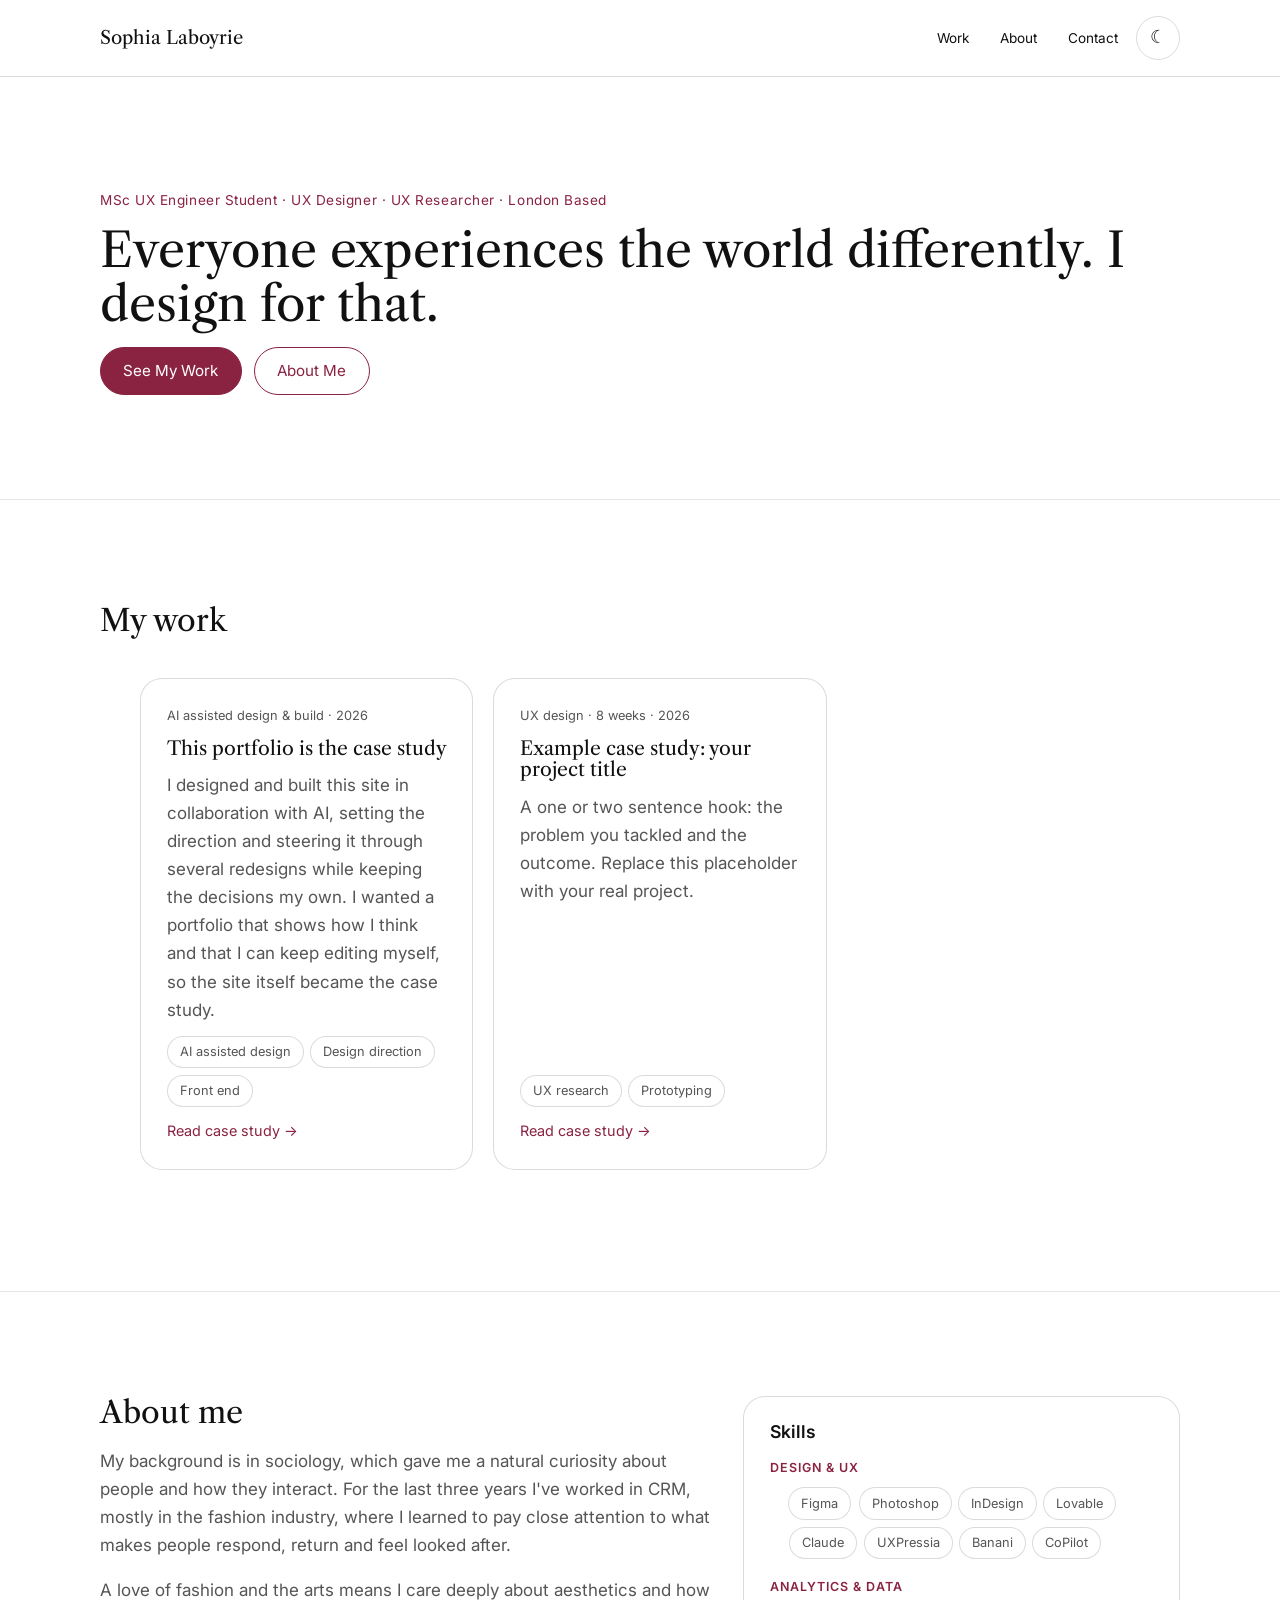
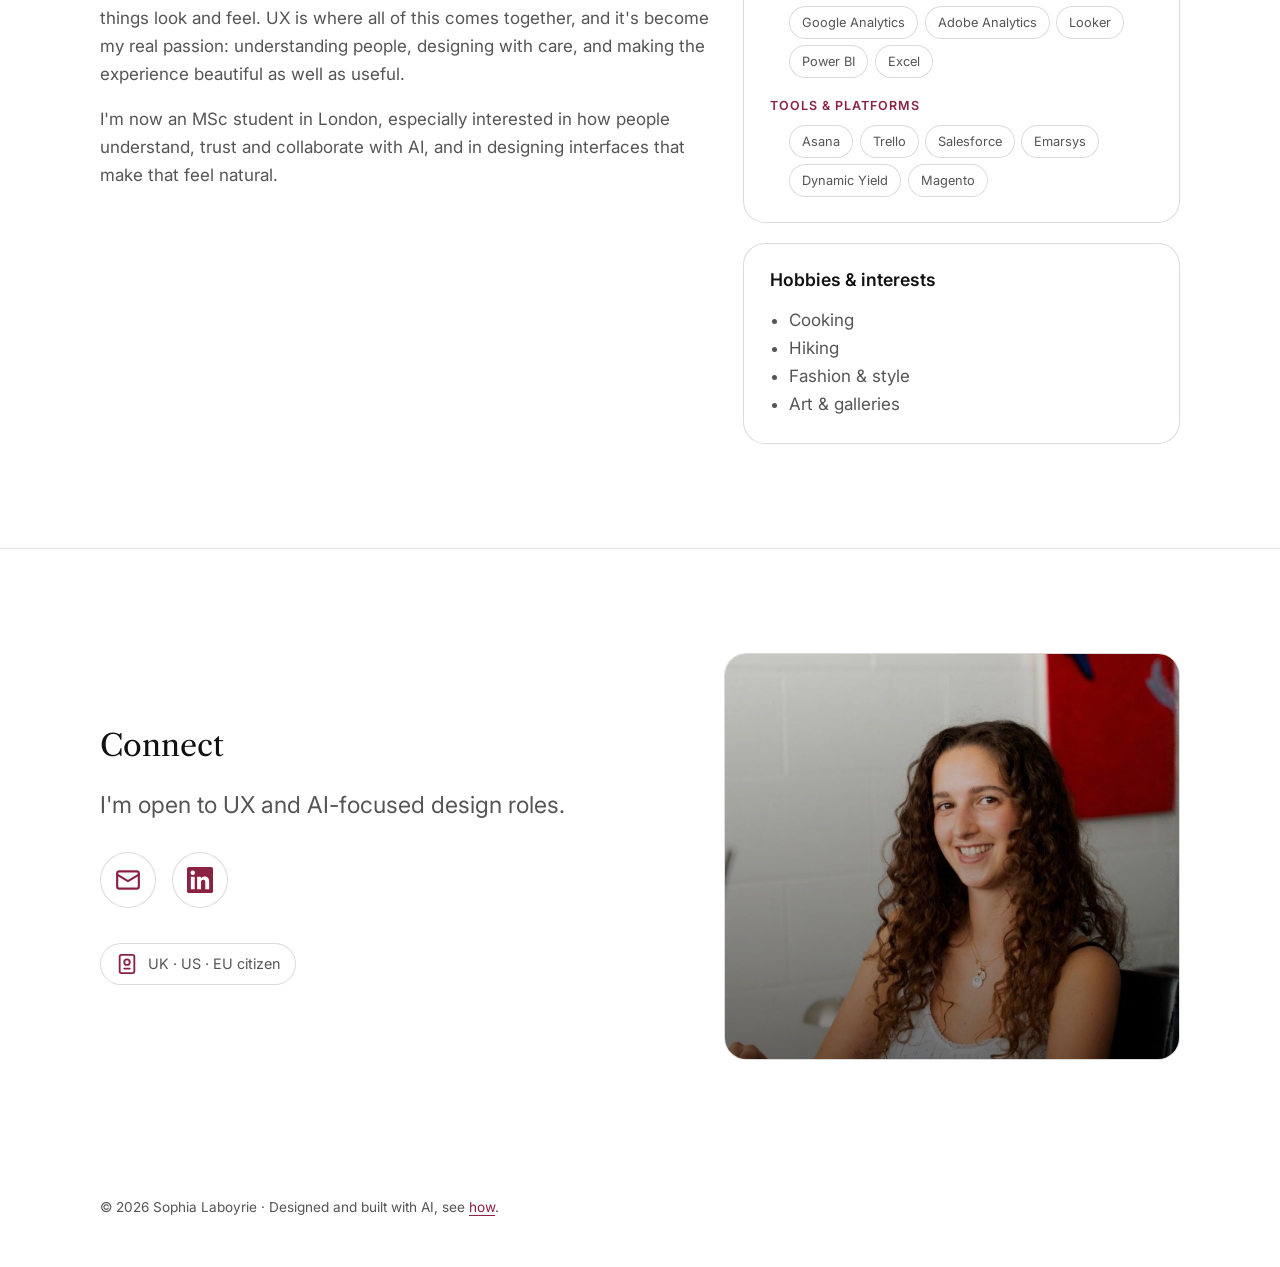
==== commit 9692f528: "Write the portfolio case study; tidy case studies - Flesh out "This portfolio is the case study" wit" ====
--- a/index.html
+++ b/index.html
@@ -143,7 +143,7 @@
   </footer>
 
   <script src="js/theme.js?v=2"></script>
-  <script src="js/case-studies.js?v=3"></script>
+  <script src="js/case-studies.js?v=8"></script>
   <script src="js/main.js?v=4"></script>
 </body>
 </html>
